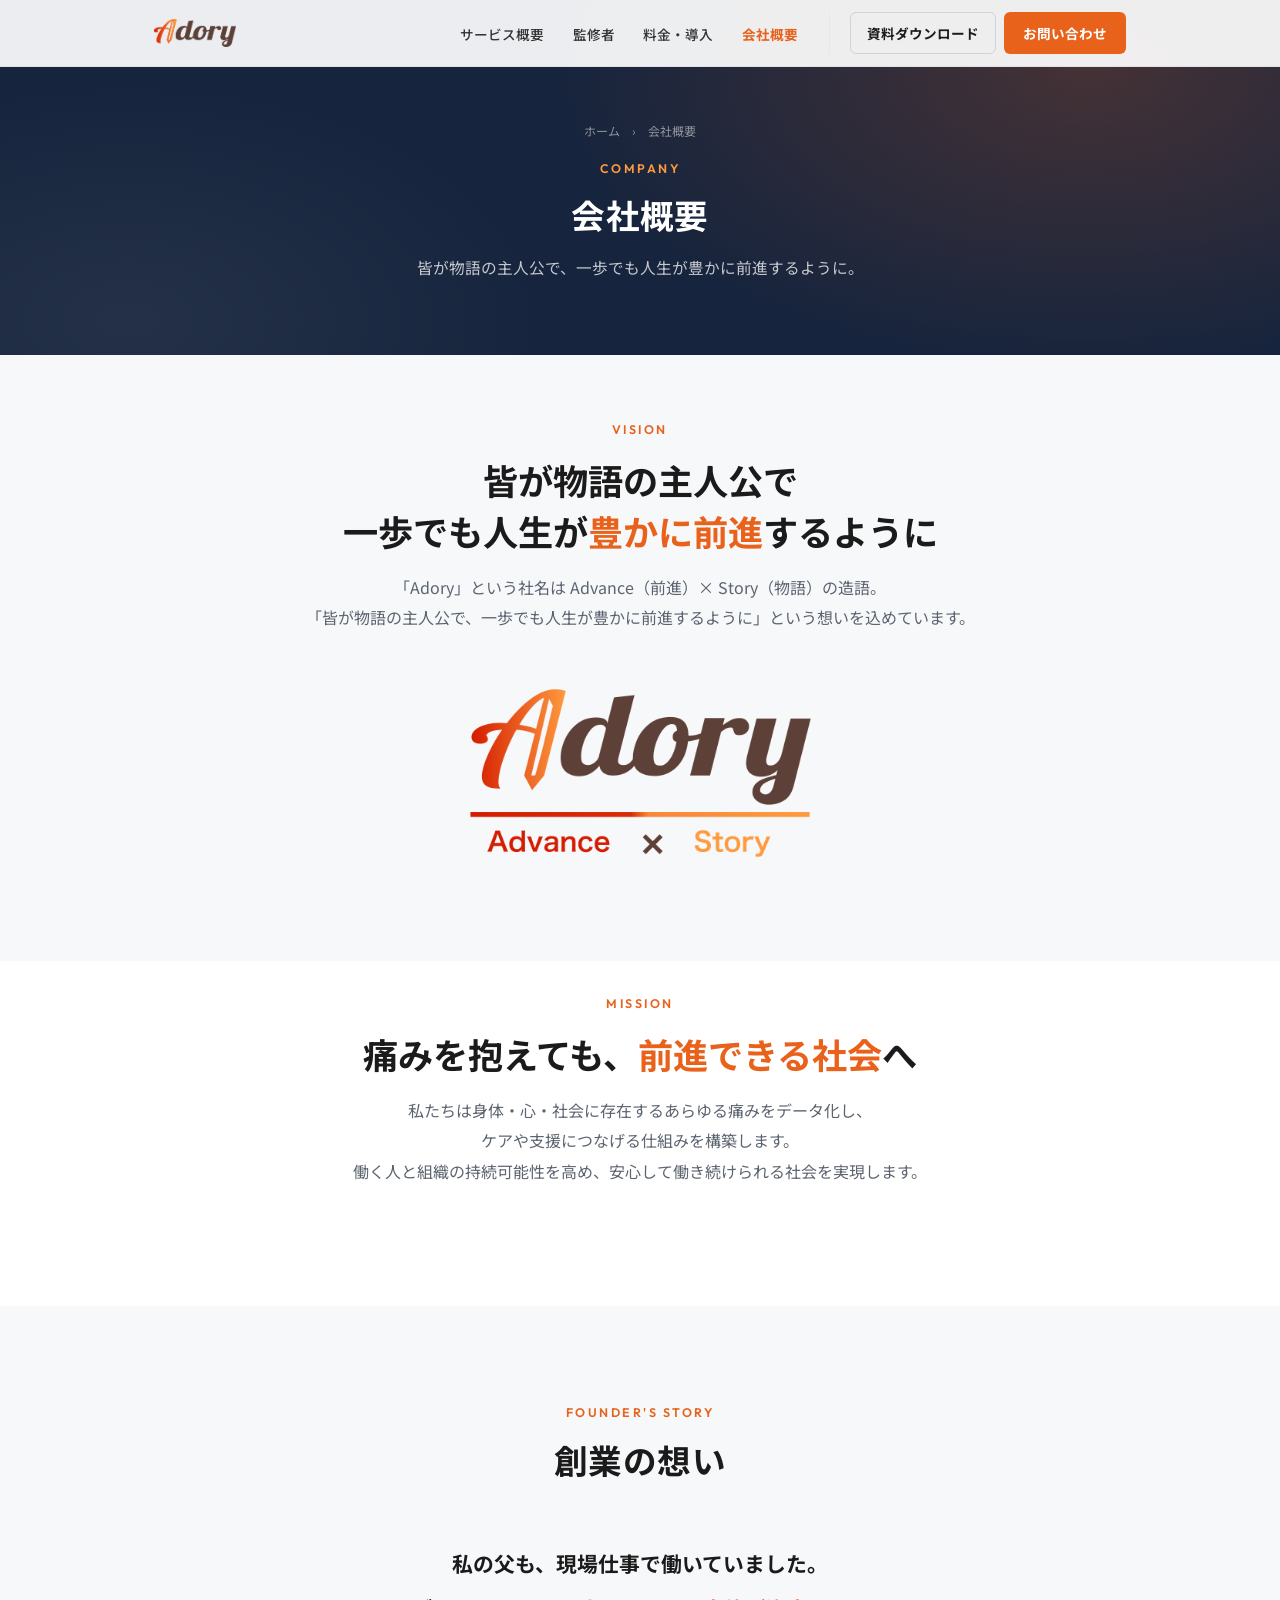
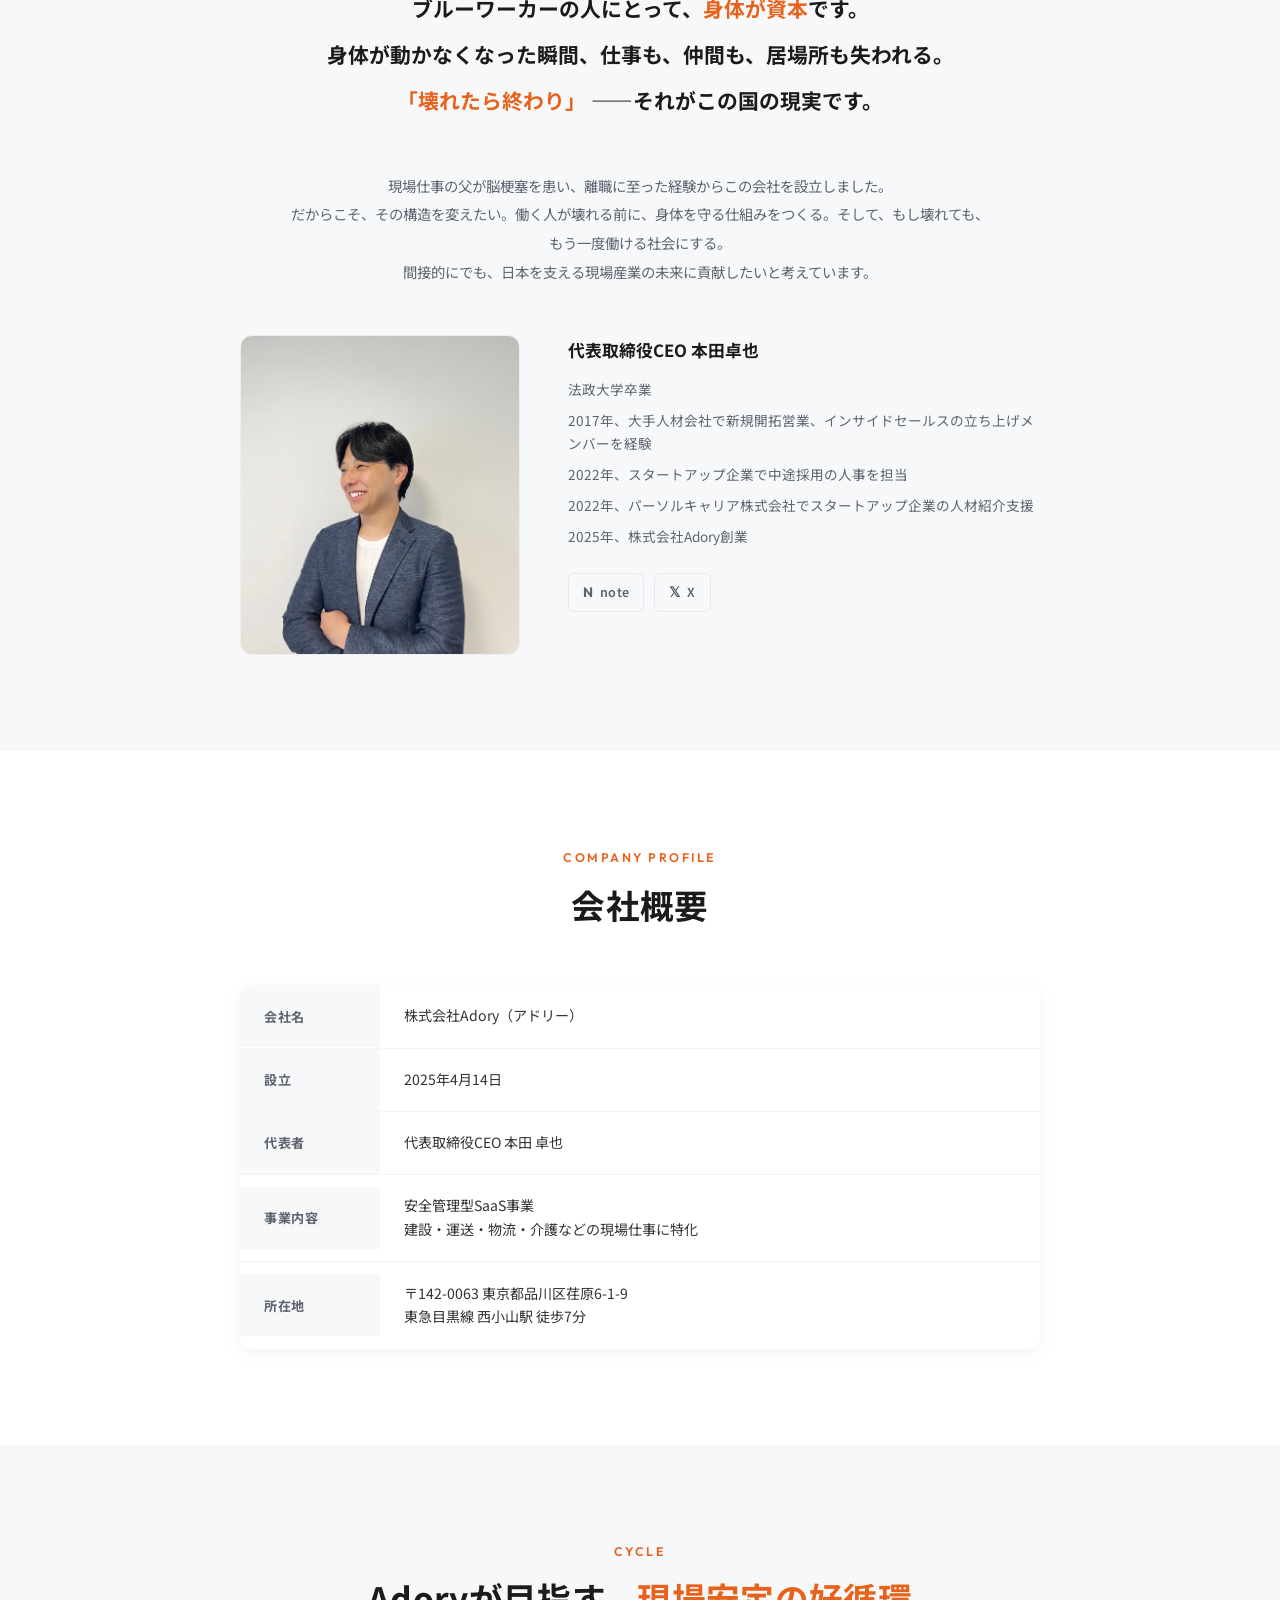
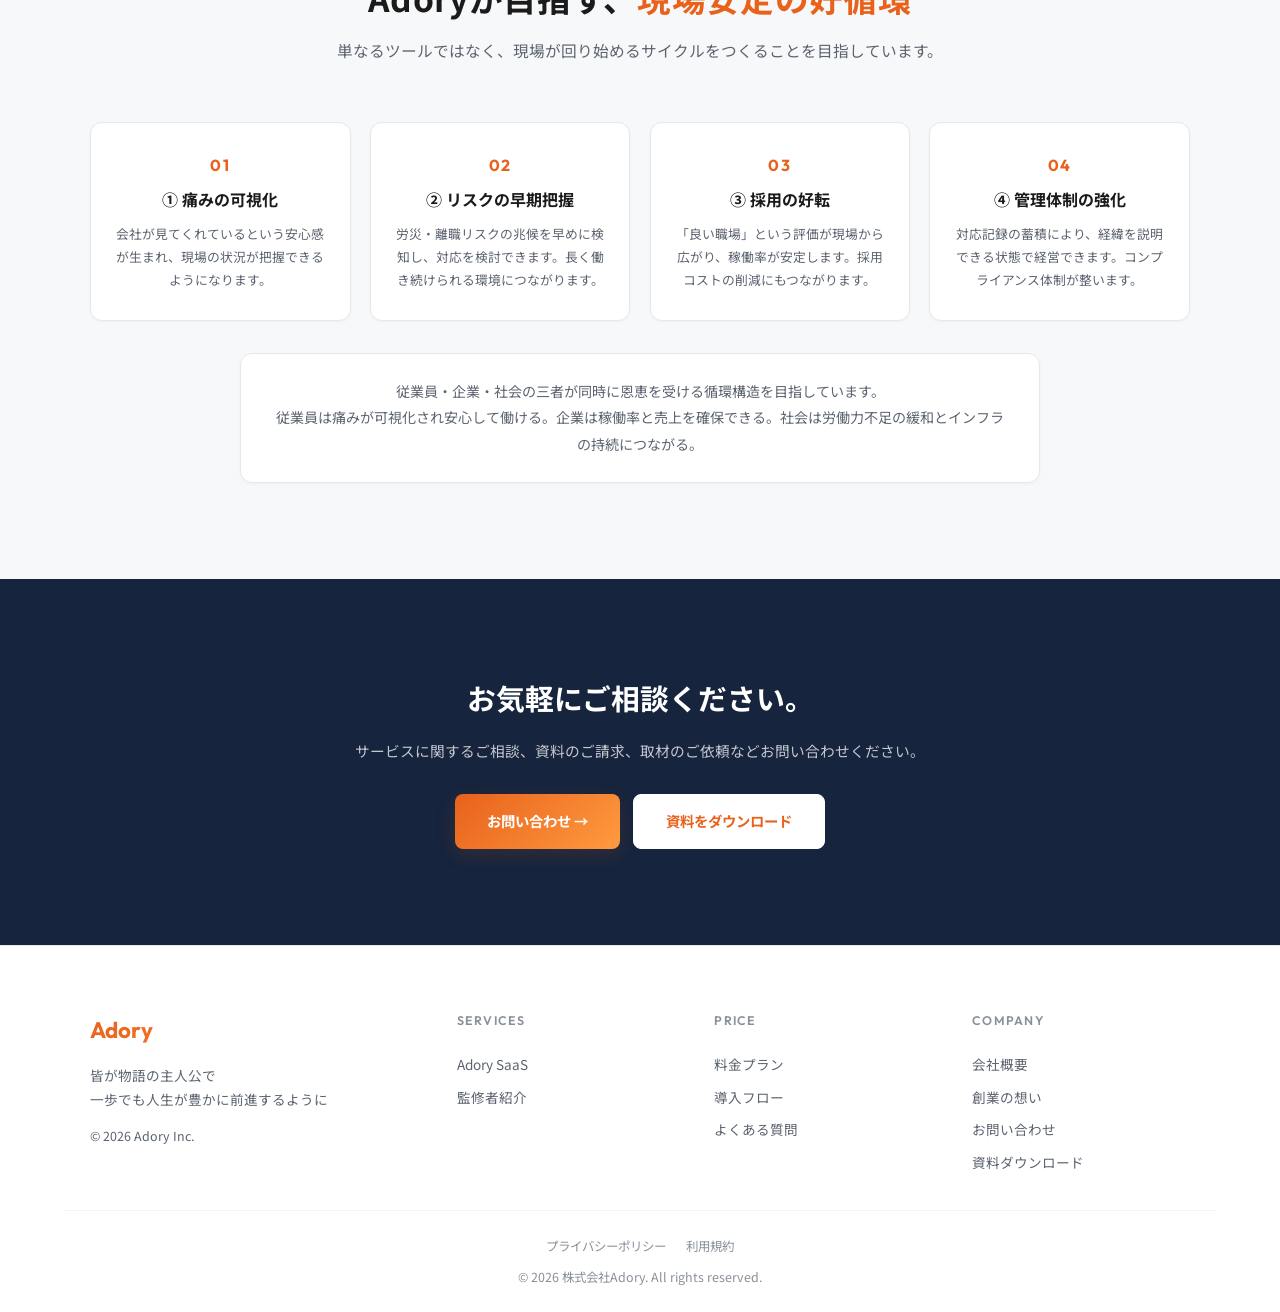
==== company.html @ 5d50c0e3 "Add files via upload" ====
<!DOCTYPE html>
<html lang="ja">
<head>
  <meta charset="UTF-8">
  <meta name="viewport" content="width=device-width, initial-scale=1.0">
  <title>会社概要・創業の想い | 株式会社Adory</title>
  <meta name="description" content="株式会社Adory（アドリー）の会社概要。社名はAdvance（前進）×Story（物語）の造語。「皆が物語の主人公で、一歩でも人生が豊かに前進するように」というビジョンのもと、安全管理型SaaS事業を運営。">
  <link rel="icon" href="favicon.ico">
  <link rel="preconnect" href="https://fonts.googleapis.com"><link rel="preconnect" href="https://fonts.gstatic.com" crossorigin><link href="https://fonts.googleapis.com/css2?family=Noto+Sans+JP:wght@300;400;500;700;900&family=Outfit:wght@300;400;600;700;800&display=swap" rel="stylesheet">
  <link rel="stylesheet" href="assets/style.css?v=1789131641">
</head>
<body class="page-company">
<button class="stb" id="stb" aria-label="Top">&#8593;</button>
<header id="hdr"><nav><a href="index.html" class="logo"><img src="images/logo.png" alt="Adory"></a><ul class="nav-menu" id="navMenu"><li><a href="service.html">サービス概要</a></li><li><a href="supervisor.html">監修者</a></li><li><a href="pricing.html">料金・導入</a></li><li><a href="company.html" class="active">会社概要</a></li><li class="nav-actions"><a href="contact.html?type=doc" class="nav-sub">資料ダウンロード</a><a href="contact.html" class="nav-cta">お問い合わせ</a></li></ul><div class="hamburger" id="hamburger"><span></span><span></span><span></span></div></nav></header>
<main>
<section class="page-hero"><div class="crumb"><a href="index.html">ホーム</a>　›　会社概要</div><div class="sl">Company</div><h1 class="st">会社概要</h1><p class="ss">皆が物語の主人公で、一歩でも人生が豊かに前進するように。</p></section>
<section class="vision" id="vision"><div class="ct">
  <div class="hero-label rv">Vision</div>
  <h2 class="hero-title rv">皆が物語の主人公で<br>一歩でも人生が<span class="accent">豊かに前進</span>するように</h2>
  <p class="hero-desc rv">「Adory」という社名は Advance（前進）× Story（物語）の造語。<br>「皆が物語の主人公で、一歩でも人生が豊かに前進するように」という想いを込めています。</p>
  <div class="hero-img-area rv"><img src="images/hero-vision.png" alt="Adory ビジョンイメージ"></div>
</div></section>
<section class="vision" style="padding-top:2rem" id="mission"><div class="ct">
  <div class="hero-label rv">Mission</div>
  <h2 class="hero-title rv">痛みを抱えても、<span class="accent">前進できる社会</span>へ</h2>
  <p class="hero-desc rv">私たちは身体・心・社会に存在するあらゆる痛みをデータ化し、<br>ケアや支援につなげる仕組みを構築します。<br>働く人と組織の持続可能性を高め、安心して働き続けられる社会を実現します。</p>
</div></section>
<section class="message-section" id="message"><div class="ct">
  <div class="sh rv"><div class="sl">Founder's Story</div><h2 class="st">創業の想い</h2></div>
  <div class="message-lead rv"><p>私の父も、現場仕事で働いていました。</p><p>ブルーワーカーの人にとって、<span class="o">身体が資本</span>です。</p><p>身体が動かなくなった瞬間、仕事も、仲間も、居場所も失われる。</p><p><span class="o">「壊れたら終わり」</span> ——それがこの国の現実です。</p></div>
  <div class="message-body rv"><p>現場仕事の父が脳梗塞を患い、離職に至った経験からこの会社を設立しました。</p><p>だからこそ、その構造を変えたい。働く人が壊れる前に、身体を守る仕組みをつくる。そして、もし壊れても、もう一度働ける社会にする。</p><p>間接的にでも、日本を支える現場産業の未来に貢献したいと考えています。</p></div>
  <div class="message-bottom rv">
    <div class="message-photo" style="background-image:url('images/ceo-profile.jpg')"></div>
    <div class="message-profile"><h4>代表取締役CEO 本田卓也</h4><p>法政大学卒業</p><p>2017年、大手人材会社で新規開拓営業、インサイドセールスの立ち上げメンバーを経験</p><p>2022年、スタートアップ企業で中途採用の人事を担当</p><p>2022年、パーソルキャリア株式会社でスタートアップ企業の人材紹介支援</p><p>2025年、株式会社Adory創業</p>
      <div class="social-links"><a href="https://note.com/taku898989" target="_blank" rel="noopener noreferrer" class="social-link"><span class="social-link-icon">N</span>note</a><a href="https://x.com/takuyanyan1216?s=21" target="_blank" rel="noopener noreferrer" class="social-link"><span class="social-link-icon">&#x1D54F;</span>X</a></div></div>
  </div>
</div></section>
<section class="company-section" id="about"><div class="ct">
  <div class="sh rv"><div class="sl">Company Profile</div><h2 class="st">会社概要</h2></div>
  <div class="company-table rv">
    <div class="company-row"><div class="company-label">会社名</div><div class="company-value">株式会社Adory（アドリー）</div></div>
    <div class="company-row"><div class="company-label">設立</div><div class="company-value">2025年4月14日</div></div>
    <div class="company-row"><div class="company-label">代表者</div><div class="company-value">代表取締役CEO 本田 卓也</div></div>
    <div class="company-row"><div class="company-label">事業内容</div><div class="company-value">安全管理型SaaS事業<br>建設・運送・物流・介護などの現場仕事に特化</div></div>
    <div class="company-row"><div class="company-label">所在地</div><div class="company-value">〒142-0063 東京都品川区荏原6-1-9<br>東急目黒線 西小山駅 徒歩7分</div></div>
  </div>
</div></section>
<section class="cycle" id="cycle"><div class="ct">
  <div class="sh rv"><div class="sl">Cycle</div><h2 class="st"><span class="ph">Adoryが目指す、</span><span class="ph"><em>現場安定の好循環</em></span></h2><p class="ss">単なるツールではなく、現場が回り始めるサイクルをつくることを目指しています。</p></div>
  <div class="cycle-grid">
    <div class="cycle-card rv d1"><div class="cn">01</div><h3>① 痛みの可視化</h3><p>会社が見てくれているという安心感が生まれ、現場の状況が把握できるようになります。</p></div>
    <div class="cycle-card rv d2"><div class="cn">02</div><h3>② リスクの早期把握</h3><p>労災・離職リスクの兆候を早めに検知し、対応を検討できます。長く働き続けられる環境につながります。</p></div>
    <div class="cycle-card rv d3"><div class="cn">03</div><h3>③ 採用の好転</h3><p>「良い職場」という評価が現場から広がり、稼働率が安定します。採用コストの削減にもつながります。</p></div>
    <div class="cycle-card rv d4"><div class="cn">04</div><h3>④ 管理体制の強化</h3><p>対応記録の蓄積により、経緯を説明できる状態で経営できます。コンプライアンス体制が整います。</p></div>
  </div>
  <div class="cycle-note rv">従業員・企業・社会の三者が同時に恩恵を受ける循環構造を目指しています。<br>従業員は痛みが可視化され安心して働ける。企業は稼働率と売上を確保できる。社会は労働力不足の緩和とインフラの持続につながる。</div>
</div></section>
<section class="cta"><div class="cta-w rv">
  <h2>お気軽にご相談ください。</h2><p>サービスに関するご相談、資料のご請求、取材のご依頼などお問い合わせください。</p>
  <div class="btn-row"><a href="contact.html" class="btn-p">お問い合わせ &#8594;</a><a href="contact.html?type=doc" class="btn-s">資料をダウンロード</a></div>
  
</div></section>
</main>
<footer>
  <div class="ft-in">
    <div class="ft-brand"><div class="ft-logo">Adory</div><p>皆が物語の主人公で<br>一歩でも人生が豊かに前進するように</p><p style="margin-top:.8rem;font-size:.78rem">&#169; 2026 Adory Inc.</p></div>
    <div class="ft-col"><h4>Services</h4><a href="service.html">Adory SaaS</a><a href="supervisor.html">監修者紹介</a></div>
    <div class="ft-col"><h4>Price</h4><a href="pricing.html">料金プラン</a><a href="pricing.html#flow">導入フロー</a><a href="pricing.html#faq">よくある質問</a></div>
    <div class="ft-col"><h4>Company</h4><a href="company.html#about">会社概要</a><a href="company.html#message">創業の想い</a><a href="contact.html">お問い合わせ</a><a href="contact.html?type=doc">資料ダウンロード</a></div>
  </div>
  <div class="ft-bot"><div class="ft-bot-l"><a href="privacy.html">プライバシーポリシー</a><a href="terms.html">利用規約</a></div><p>&#169; 2026 株式会社Adory. All rights reserved.</p></div>
</footer>
<script src="assets/site.js?v=1789131641"></script>
</body>
</html>
---- assets/style.css ----
/* Adory コーポレートサイト 共通スタイル（既存 service.html のデザインを踏襲） */
.ph{display:inline-block}.short{display:none}.dash{font-family:var(--font-en)}
:root{--navy:#16243D;--red:#E8621C;--red-dark:#C44E12;--orange:#FF9A3F;--gradient:linear-gradient(135deg,#E8621C,#FF9A3F);--gradient-soft:linear-gradient(135deg,#fff5f0,#ffe8d6);--dark:#1B1B1B;--text:#333;--text-light:#5C6470;--text-muted:#8A9099;--line:#E6E8EC;--bg:#fff;--bg-warm:#FBF9F7;--bg-section:#F7F8FA;--shadow-sm:0 1px 3px rgba(0,0,0,.04);--shadow-md:0 4px 18px rgba(0,0,0,.05);--shadow-lg:0 12px 40px rgba(0,0,0,.08);--shadow-glow:0 6px 20px rgba(232,98,28,.14);--radius:12px;--radius-sm:8px;--max-w:1100px;--font-jp:'Noto Sans JP',sans-serif;--font-en:'Outfit',sans-serif}
*,*::before,*::after{box-sizing:border-box;margin:0;padding:0}html{scroll-behavior:smooth;scroll-padding-top:80px}
body{font-family:var(--font-jp);color:var(--text);line-height:1.8;background:var(--bg);overflow-x:hidden}
img{max-width:100%;display:block}a{text-decoration:none;color:inherit}ul,ol{list-style:none}
.rv{opacity:0;transform:translateY(30px);transition:opacity .7s cubic-bezier(.16,1,.3,1),transform .7s cubic-bezier(.16,1,.3,1)}.rv.v{opacity:1;transform:none}
.d1{transition-delay:.1s}.d2{transition-delay:.2s}.d3{transition-delay:.3s}.d4{transition-delay:.4s}
@keyframes fadeIn{from{opacity:0;transform:translateY(20px)}to{opacity:1;transform:none}}
@keyframes fadeSlideIn{from{opacity:0;transform:translateY(25px)}to{opacity:1;transform:translateY(0)}}
@keyframes shimmer{0%,100%{left:-100%}50%{left:120%}}
@keyframes ringPulse1{0%,100%{transform:scale(1);opacity:.6}50%{transform:scale(1.08);opacity:1}}
@keyframes ringPulse2{0%,100%{transform:scale(1);opacity:.5}50%{transform:scale(1.1);opacity:.9}}
@keyframes ringPulse3{0%,100%{transform:scale(1);opacity:.4}50%{transform:scale(1.12);opacity:.8}}
@keyframes ringPulse4{0%,100%{transform:scale(1);opacity:.3}50%{transform:scale(1.15);opacity:.7}}

/* HEADER */
header{position:fixed;top:0;width:100%;z-index:1000;background:rgba(255,255,255,.92);backdrop-filter:blur(16px);-webkit-backdrop-filter:blur(16px);border-bottom:1px solid rgba(0,0,0,.05);transition:box-shadow .3s}
header.scrolled{box-shadow:0 2px 20px rgba(0,0,0,.06)}
nav{max-width:var(--max-w);margin:0 auto;padding:.75rem 5%;display:flex;align-items:center;justify-content:space-between;min-height:64px}
.logo{display:flex;align-items:center}.logo img{height:28px;width:auto;display:block}
.nav-menu{display:flex;gap:.1rem;align-items:center}.nav-menu a{font-size:.85rem;font-weight:500;color:var(--text);padding:.5rem .85rem;border-radius:6px;transition:background .2s,color .2s;white-space:nowrap}.nav-menu a:hover{background:var(--bg-section);color:var(--red)}
.nav-actions{display:flex;align-items:center;gap:.5rem;margin-left:1rem;padding-left:1.2rem;border-left:1px solid var(--line)}
.nav-menu a.active{color:var(--red);font-weight:700}
.nav-cta{background:var(--red)!important;color:#fff!important;padding:.55rem 1.2rem!important;font-weight:700!important;border-radius:6px!important}.nav-cta:hover{background:var(--red-dark)!important}
.nav-sub{color:var(--dark)!important;font-weight:700!important;border:1px solid #cfd3d9;border-radius:6px!important;padding:.5rem 1rem!important}
.hamburger{display:none;flex-direction:column;gap:5px;cursor:pointer;padding:4px;z-index:1002}.hamburger span{width:22px;height:2px;background:var(--dark);border-radius:2px;transition:transform .3s,opacity .3s}
.hamburger.open span:nth-child(1){transform:rotate(45deg) translate(5px,5px)}.hamburger.open span:nth-child(2){opacity:0}.hamburger.open span:nth-child(3){transform:rotate(-45deg) translate(5px,-5px)}

/* GLOBALS */
section{padding:6rem 5%}.ct{max-width:var(--max-w);margin:0 auto}
.sl{font-family:var(--font-en);font-size:.78rem;font-weight:600;letter-spacing:.2em;text-transform:uppercase;color:var(--red);margin-bottom:.7rem}
.st{font-size:clamp(1.5rem,3.2vw,2.1rem);font-weight:700;line-height:1.45;color:var(--dark);margin-bottom:.8rem;letter-spacing:.01em}
.st em{font-style:normal;color:var(--red)}
.ss{font-size:.98rem;color:var(--text-light);max-width:640px;line-height:1.9;font-weight:400}
.sh{text-align:center;margin-bottom:3.5rem}.sh .ss{margin:0 auto}
.btn-p{display:inline-flex;align-items:center;gap:.4rem;background:var(--gradient);color:#fff;padding:.85rem 2rem;border-radius:8px;font-weight:700;font-size:.9rem;box-shadow:var(--shadow-glow);transition:transform .25s,box-shadow .25s,opacity .25s;border:none;cursor:pointer;font-family:var(--font-jp)}
.btn-p:hover{transform:translateY(-1px);opacity:.92}
.btn-s{display:inline-flex;align-items:center;gap:.4rem;background:#fff;color:var(--dark);padding:.85rem 2rem;border-radius:8px;font-weight:700;font-size:.9rem;border:1px solid #cfd3d9;transition:all .25s}.btn-s:hover{border-color:var(--dark);transform:translateY(-1px)}
.btn-row{display:flex;gap:.8rem;flex-wrap:wrap;justify-content:center}
.note-sm{font-size:.72rem;color:var(--text-muted);line-height:1.7}

/* PAGE HERO (下層ページ共通) */
.page-hero{padding:7.5rem 5% 4.5rem;text-align:center;background:var(--navy);color:#fff;position:relative;overflow:hidden}
.page-hero::before{content:'';position:absolute;inset:0;background:radial-gradient(900px 500px at 85% 20%,rgba(232,98,28,.22),transparent 60%),radial-gradient(700px 400px at 10% 90%,rgba(255,255,255,.06),transparent 60%);pointer-events:none}
.page-hero .st{color:#fff}.page-hero .ss{color:rgba(255,255,255,.75)}.page-hero .sl{color:var(--orange)}.page-hero .crumb{color:rgba(255,255,255,.5)}.page-hero .crumb a:hover{color:#fff}
.page-hero .sl,.page-hero .st,.page-hero .ss,.page-hero .crumb{position:relative;z-index:1}
.page-hero .sl{animation:fadeSlideIn .8s .1s both}.page-hero .st{animation:fadeSlideIn .8s .3s both}.page-hero .ss{animation:fadeSlideIn .8s .5s both;margin:0 auto}
.crumb{font-size:.75rem;color:var(--text-muted);margin-bottom:1rem}.crumb a:hover{color:var(--red)}

/* HERO (トップ) */
.hero{min-height:auto;display:flex;align-items:center;background:var(--navy);color:#fff;padding-top:64px;padding-bottom:0;position:relative;overflow:hidden}
.hero::before{content:'';position:absolute;inset:0;background:radial-gradient(900px 500px at 85% 20%,rgba(232,98,28,.22),transparent 60%),radial-gradient(700px 400px at 10% 90%,rgba(255,255,255,.06),transparent 60%);pointer-events:none}
.hero-in{position:relative;z-index:2;max-width:1180px;width:100%;margin:0 auto;padding:4.5rem 5% 4rem;display:flex;align-items:flex-start;gap:2rem}
.hero-text{flex:0 0 48%;min-width:0}
.hero-sub2{font-size:clamp(1.15rem,1.7vw,1.5rem);white-space:nowrap;font-weight:700;margin:0 0 1.6rem;animation:fadeIn .6s .1s both;letter-spacing:.02em;line-height:1.2;text-align:center;display:flex;align-items:baseline;justify-content:center;gap:.7rem}
.hero-sub2 .lbl{background:linear-gradient(90deg,#FFB067,#FF7A2F);-webkit-background-clip:text;-webkit-text-fill-color:transparent;background-clip:text}
.hero-sub2 b{color:#fff;font-weight:700;font-family:'Helvetica Neue',Helvetica,Arial,sans-serif;font-size:2.2em;letter-spacing:-.01em;line-height:1}
.ul{text-decoration:none;border-bottom:3px solid var(--orange);padding-bottom:.05em}
.hero-sub1{font-size:clamp(1.45rem,2.35vw,1.9rem);font-weight:700;color:#fff;margin-bottom:1rem;animation:fadeIn .6s .2s both;line-height:1.55;letter-spacing:.01em}
.hero-sub1 .line{display:block;white-space:nowrap}
.hero-industry{font-size:1rem;color:#fff;font-weight:700;margin-bottom:1.6rem;animation:fadeIn .6s .35s both}
.hero-actions{display:flex;flex-wrap:nowrap;gap:.8rem;animation:fadeIn .6s .5s both}
.hero-actions a{white-space:nowrap;padding:.95rem 1.6rem}
.hero .btn-s{background:#fff;color:var(--red);border-color:#fff}.hero .btn-s:hover{background:#f3f4f6}
.hero-strip{display:flex;flex-wrap:wrap;gap:0;margin-top:1.4rem;animation:fadeIn .6s .6s both}
.hero-strip span{font-size:.78rem;font-weight:700;color:#fff;padding:.2rem .9rem;border-left:1px solid rgba(255,255,255,.3);white-space:nowrap}.hero-strip span:first-child{border-left:none;padding-left:0}
.hero-tagline{font-size:.9rem;color:rgba(255,255,255,.8);margin-top:1.6rem;animation:fadeIn .6s .55s both;line-height:1.9;width:165%;max-width:none;position:relative;z-index:3}
.hero-note{font-size:.72rem;color:rgba(255,255,255,.55);margin-top:.5rem;animation:fadeIn .6s .65s both}
.hero-visual{flex:1;min-width:0;animation:fadeIn .8s .3s both;margin-right:-13%;display:flex;align-items:flex-start;justify-content:flex-end;margin-top:1.6rem;padding-left:3rem}
.hero-mock{width:100%;max-width:700px;height:auto;display:block;filter:drop-shadow(0 30px 50px rgba(0,0,0,.35))}

/* 週次サーベイから対応順位まで（5ステップ帯） */
.steps5{background:var(--bg);padding:2.5rem 5%}
.steps5-grid{display:grid;grid-template-columns:repeat(5,1fr);gap:.8rem}
.steps5-item{background:#fff;border-radius:var(--radius);padding:1.2rem 1rem;box-shadow:var(--shadow-sm);border:1px solid var(--line);position:relative;overflow:hidden}
.steps5-item::before{content:'';position:absolute;top:0;left:0;right:0;height:3px;background:var(--gradient)}
.steps5-num{font-family:var(--font-en);font-size:1.4rem;font-weight:700;background:var(--gradient);-webkit-background-clip:text;-webkit-text-fill-color:transparent;background-clip:text;line-height:1;margin-bottom:.4rem}
.steps5-item h4{font-size:.88rem;font-weight:700;color:var(--dark);margin-bottom:.3rem;line-height:1.5}
.steps5-item p{font-size:.72rem;color:var(--text-muted);line-height:1.6}

/* PROBLEM */
.prob{background:var(--bg)}
.prob-grid{display:grid;grid-template-columns:repeat(3,1fr);gap:1.5rem}
.prob-card{background:#fff;border-radius:16px;border:1px solid var(--line);box-shadow:var(--shadow-sm);overflow:hidden;transition:transform .4s cubic-bezier(.16,1,.3,1),box-shadow .4s}.prob-card:hover{transform:translateY(-6px);box-shadow:var(--shadow-lg)}
.prob-fig{height:200px;display:flex;align-items:flex-end;justify-content:center;background:linear-gradient(180deg,#F7F8FA,#EEF1F5);padding-top:1.2rem;position:relative;overflow:hidden}
.prob-fig::before{content:'';position:absolute;left:50%;bottom:-70px;width:230px;height:230px;border-radius:50%;background:rgba(232,98,28,.10);transform:translateX(-50%)}
.prob-fig img{position:relative;max-height:185px;width:auto;display:block}
.prob-role{display:inline-block;margin:1.3rem 1.6rem .4rem;font-size:.78rem;font-weight:700;color:var(--red);letter-spacing:.08em;padding:.25rem .7rem;border:1px solid rgba(232,98,28,.35);border-radius:4px}
.prob-list{padding:0 1.6rem 1.6rem}
.prob-list li{font-size:.9rem;color:var(--dark);line-height:1.7;padding:.7rem 0 .7rem 1.4rem;position:relative;border-top:1px dashed var(--line)}
.prob-list li:first-child{border-top:none}
.prob-list li::before{content:'';position:absolute;left:0;top:1.3rem;width:7px;height:7px;border-radius:50%;background:var(--red)}
.prob-bottom{text-align:center;margin-top:2.8rem;font-size:1.1rem;font-weight:700;color:var(--dark)}.prob-bottom span{color:var(--red)}
.hl{color:var(--dark);font-weight:700}
.survey-fig{height:100%;min-height:380px;display:flex;align-items:flex-end;justify-content:center;background:linear-gradient(180deg,#F7F8FA,#EEF1F5);border-radius:16px;padding:2rem 1.5rem 0;overflow:hidden;position:relative}
.survey-fig::before{content:'';position:absolute;left:50%;bottom:-120px;width:360px;height:360px;border-radius:50%;background:rgba(232,98,28,.10);transform:translateX(-50%)}
.survey-fig img{position:relative;max-height:420px;max-width:100%;width:auto;display:block}

/* INDICATOR (Root cause) */
.indicator{background:var(--bg-section)}
.ind-cards{display:grid;grid-template-columns:1fr 1fr;gap:1.5rem}
.ind-card{background:#fff;border-radius:var(--radius);padding:2rem;box-shadow:var(--shadow-sm);border:1px solid var(--line);text-align:center}
.ind-card.highlight{border:2px solid var(--red)}
.ind-badge{display:inline-block;font-size:.82rem;font-weight:700;color:var(--text-light);background:var(--bg-section);padding:.4rem 1.1rem;border-radius:6px;margin-bottom:1.2rem}
.ind-card.highlight .ind-badge{color:#fff;background:var(--red)}
.ind-card .rows{text-align:left}
.ind-card .row{display:flex;align-items:center;gap:.6rem;padding:.6rem .8rem;background:var(--bg-section);border-radius:8px;margin-bottom:.5rem;font-size:.85rem;color:var(--text-light)}
.ind-card.highlight .row{background:rgba(232,98,28,.03);color:var(--text)}
.ind-card .icon{font-weight:700;font-size:1rem;flex-shrink:0;color:var(--text-muted)}.ind-card.highlight .icon{color:var(--red)}
.ring-wrap{display:flex;align-items:flex-start;justify-content:center;gap:0;flex-wrap:nowrap;overflow-x:auto;-webkit-overflow-scrolling:touch;padding:1rem 0}
.ring-box{position:relative;border:1px dashed #d0d4da;border-radius:var(--radius);padding:2rem 1rem 1rem;display:flex;align-items:flex-start;gap:0}
.ring-box-label{position:absolute;top:-12px;left:50%;transform:translateX(-50%);background:var(--bg-section);padding:0 .8rem;font-size:.75rem;font-weight:700;color:var(--red);white-space:nowrap}
.ring-node{text-align:center;min-width:130px}
.ring-node .t{font-size:.82rem;font-weight:700;color:var(--dark);height:1.5em;display:flex;align-items:center;justify-content:center}
.ring-node .c{height:100px;display:flex;align-items:center;justify-content:center}
.ring-node .d{font-size:.72rem;color:var(--text-muted);margin-top:.5rem;line-height:1.4;height:2.5em;display:flex;align-items:flex-start;justify-content:center}
.ring-line{flex-shrink:0;width:40px;height:1px;background:#cfd3d9;margin-top:calc(1.5em + 50px)}

/* SOLUTION / CONCEPT */
.solution{background:var(--bg)}
.sol-grid{display:grid;grid-template-columns:repeat(3,1fr);gap:1.5rem}
.sol-card{background:#fff;border-radius:var(--radius);padding:2rem;box-shadow:var(--shadow-sm);text-align:center;transition:transform .4s cubic-bezier(.16,1,.3,1),box-shadow .4s;border:1px solid var(--line)}.sol-card:hover{transform:translateY(-5px);box-shadow:var(--shadow-md)}
.sol-num{font-family:var(--font-en);font-size:1.1rem;font-weight:700;color:var(--red);letter-spacing:.1em;margin-bottom:.5rem}
.sol-card h3{font-size:1.1rem;font-weight:700;color:var(--dark);margin-bottom:.2rem}
.sol-card .sub{font-size:.78rem;color:var(--text-muted);margin-bottom:1rem}
.sol-card .illust{width:200px;height:200px;margin:0 auto 1rem}.sol-card .illust img{max-width:100%;max-height:100%}
.sol-card p{font-size:.82rem;color:var(--text-light);text-align:left;line-height:1.85}
.concept{background:var(--bg-section)}
.concept-card{background:#fff;border-radius:var(--radius);padding:2rem;box-shadow:var(--shadow-sm);border:1px solid var(--line);text-align:center;position:relative;overflow:hidden}
.concept-card::before{content:'';position:absolute;top:0;left:0;right:0;height:4px;background:var(--gradient)}
.concept-card .cn{font-family:var(--font-en);font-size:1.6rem;font-weight:700;background:var(--gradient);-webkit-background-clip:text;-webkit-text-fill-color:transparent;background-clip:text;margin-bottom:.3rem}
.concept-card h3{font-size:1.1rem;font-weight:700;color:var(--dark);margin-bottom:.5rem}
.concept-card p{font-size:.85rem;color:var(--text-light);line-height:1.8}
.concept-note{text-align:center;font-size:.8rem;color:var(--text-muted);margin-top:1.5rem}

/* CONCEPT ベン図 */
.venn-wrap{display:grid;grid-template-columns:1fr 1fr;gap:3rem;align-items:center;max-width:980px;margin:0 auto}
.venn{position:relative;width:360px;height:340px;margin:0 auto}
.venn-c{position:absolute;width:220px;height:220px;border-radius:50%;display:flex;align-items:center;justify-content:center;text-align:center;font-weight:700;font-size:.95rem;line-height:1.5;color:#fff;mix-blend-mode:multiply;opacity:.92;box-shadow:0 12px 40px rgba(0,0,0,.08);animation:vennFloat 6s ease-in-out infinite}
.venn-c span{position:relative;z-index:2;text-shadow:0 1px 6px rgba(0,0,0,.15)}
.venn-c.body{top:0;left:70px;background:radial-gradient(circle at 35% 30%,#FF9F5C,#E8621C);animation-delay:0s}
.venn-c.body span{transform:translateY(-38px)}
.venn-c.mind{top:118px;left:0;background:radial-gradient(circle at 35% 30%,#7DB5E8,#3D7FC4);animation-delay:-2s}
.venn-c.mind span{transform:translate(-38px,28px)}
.venn-c.social{top:118px;left:140px;background:radial-gradient(circle at 35% 30%,#7CCFA6,#2E9E6B);animation-delay:-4s}
.venn-c.social span{transform:translate(38px,28px)}
.venn-core{position:absolute;left:50%;top:56%;transform:translate(-50%,-50%);font-family:var(--font-en);font-weight:700;font-size:.95rem;color:#fff;letter-spacing:.06em;z-index:3;text-shadow:0 1px 8px rgba(0,0,0,.25)}
@keyframes vennFloat{0%,100%{transform:translateY(0)}50%{transform:translateY(-6px)}}
.venn-legend{display:flex;flex-direction:column;gap:1rem}
.venn-item{display:flex;gap:1rem;align-items:flex-start;background:#fff;border-radius:var(--radius);padding:1.1rem 1.3rem;box-shadow:var(--shadow-sm);border:1px solid var(--line);transition:transform .3s}.venn-item:hover{transform:translateX(4px)}
.venn-item .dot{width:16px;height:16px;border-radius:50%;flex-shrink:0;margin-top:.35rem;box-shadow:0 0 0 4px rgba(0,0,0,.04)}
.venn-item.body .dot{background:#E8621C}.venn-item.mind .dot{background:#3D7FC4}.venn-item.social .dot{background:#2E9E6B}
.venn-item h3{font-size:1rem;font-weight:700;color:var(--dark);margin-bottom:.15rem}.venn-item p{font-size:.82rem;color:var(--text-light);line-height:1.7}
.venn-note{font-size:.85rem;color:var(--text);line-height:1.8;padding:.4rem .2rem 0}.venn-note span{font-size:.72rem;color:var(--text-muted)}

/* DIFFERENTIATION */
.diff{background:var(--bg-section);padding:5rem 5%;position:relative;overflow:hidden}
.diff-grid{display:grid;grid-template-columns:repeat(3,1fr);gap:1.5rem;margin-top:2rem}
.diff-card{background:#fff;border:1px solid var(--line);border-radius:var(--radius);padding:2rem;box-shadow:0 4px 20px rgba(0,0,0,.06);transition:transform .4s cubic-bezier(.16,1,.3,1),box-shadow .4s;text-align:center}.diff-card:hover{transform:translateY(-4px);box-shadow:var(--shadow-md)}
.diff-card .dc-icon{width:180px;height:180px;margin:0 auto 1rem}.diff-card .dc-icon img{width:100%;height:100%;object-fit:contain}
.diff-card h3{font-size:1.1rem;font-weight:700;color:var(--dark);margin-bottom:.8rem}
.diff-pills{display:flex;flex-direction:column;gap:.4rem;align-items:center;margin-top:1rem}
.diff-pills span{font-size:.75rem;font-weight:700;color:var(--dark);background:var(--bg-section);border:1px solid rgba(0,0,0,.06);padding:.4rem 1.2rem;border-radius:999px;width:100%;max-width:300px;text-align:center;display:inline-block}
.cmp-wrap{margin-top:.5rem;overflow-x:auto;-webkit-overflow-scrolling:touch;padding:8px 4px 16px}
.cmp{width:100%;border-collapse:separate;border-spacing:0;font-size:.88rem;min-width:760px}
.cmp th,.cmp td{padding:1.15rem 1.2rem;text-align:center;vertical-align:middle;line-height:1.6;border-bottom:1px solid rgba(0,0,0,.06);color:var(--text-light)}
.cmp thead th{font-size:.8rem;font-weight:700;color:var(--text-muted);padding-top:1.2rem;letter-spacing:.02em}
.cmp th:first-child,.cmp td:first-child{text-align:left;font-weight:700;color:var(--dark);width:120px;white-space:nowrap;font-size:.85rem}
.cmp th.adory,.cmp td.adory{background:#fff;border-left:1px solid rgba(232,98,28,.14);border-right:1px solid rgba(232,98,28,.14);width:27%;color:var(--dark);box-shadow:10px 0 26px -14px rgba(232,98,28,.18),-10px 0 26px -14px rgba(232,98,28,.18)}
.cmp th.adory{border-top:1px solid rgba(232,98,28,.14);border-radius:18px 18px 0 0;position:relative;padding-top:1.7rem;overflow:hidden}
.cmp th.adory::before{content:'';position:absolute;top:0;left:0;right:0;height:4px;background:var(--red)}
.cmp tbody tr:last-child td{border-bottom:none}
.cmp tbody tr:last-child td.adory{border-bottom:1px solid rgba(232,98,28,.14);border-radius:0 0 18px 18px}
.cmp td.adory b{display:block;color:var(--red);font-weight:700;font-size:.95rem}
.cmp td.adory small{display:block;font-size:.74rem;color:var(--text-muted);margin-top:.15rem;font-weight:500}
.cmp-logo{font-family:var(--font-en);font-weight:700;font-size:1.2rem;color:var(--red);letter-spacing:.02em}
.cmp-note{font-size:.82rem;color:var(--text-light);margin-top:1.2rem;text-align:center;line-height:1.8}

/* ACTION FRAMEWORK */
.action{background:var(--bg)}
.act-flow{display:flex;align-items:center;justify-content:center;gap:.8rem;margin-bottom:2.5rem;flex-wrap:wrap}
.act-pill{font-size:1.1rem;font-weight:700;color:#fff;background:var(--gradient);padding:.6rem 2rem;border-radius:10px;box-shadow:var(--shadow-glow)}
.act-arrow{color:var(--orange);font-size:1.3rem;font-weight:700;animation:arrowPulse 1.5s ease-in-out infinite}
@keyframes arrowPulse{0%,100%{transform:translateX(0);opacity:.6}50%{transform:translateX(5px);opacity:1}}
.act-grid{display:grid;grid-template-columns:repeat(5,1fr);gap:1rem}
.act-card{background:#fff;border-radius:var(--radius);padding:1.5rem 1.2rem;box-shadow:var(--shadow-sm);border:1px solid var(--line);transition:transform .3s;text-align:left}.act-card:hover{transform:translateY(-4px);box-shadow:var(--shadow-md)}
.act-badge{display:inline-flex;align-items:center;gap:.4rem;font-size:.82rem;font-weight:700;color:#fff;padding:.3rem .8rem;border-radius:8px;margin-bottom:.7rem}
.act-badge.red{background:#DC2626}.act-badge.amber{background:#F59E0B}.act-badge.green{background:#22c55e}.act-badge.blue{background:#3b82f6}.act-badge.dark{background:var(--dark)}
.act-card h4{font-size:.88rem;font-weight:700;color:var(--dark);margin-bottom:.5rem}
.act-card .act-item{font-size:.72rem;color:var(--text-light);line-height:1.7;margin-bottom:.15rem;text-align:left;padding-left:.8rem;position:relative}
.act-card .act-item::before{content:'';position:absolute;left:0;top:.45rem;width:5px;height:5px;border-radius:50%;background:var(--orange)}

/* FEATURES */
.feat{background:var(--bg)}
.step-tag{font-family:var(--font-en);font-size:.72rem;font-weight:700;color:#fff;background:var(--red);padding:.25rem .8rem;border-radius:4px;display:inline-block;margin-bottom:.6rem;letter-spacing:.08em}
.step-h3{font-size:1.4rem;font-weight:700;color:var(--dark);margin-bottom:.4rem}
.step-p{font-size:.95rem;color:var(--text-light);font-weight:400;margin-bottom:2rem}
.step-block{margin-bottom:4rem}
.feat-cards{display:grid;grid-template-columns:1fr 1fr;gap:1.2rem;margin-top:1.5rem}
.feat-card{background:#fff;border-radius:var(--radius);padding:0;box-shadow:var(--shadow-sm);border:1px solid var(--line);transition:transform .35s cubic-bezier(.16,1,.3,1),box-shadow .35s;overflow:hidden;display:flex;align-items:stretch}
.feat-card:hover{transform:translateY(-4px);box-shadow:var(--shadow-md)}
.feat-card .fc-accent{width:3px;flex-shrink:0;background:var(--red)}
.feat-card.important .fc-accent{background:var(--red)}
.feat-card .fc-body{padding:1.3rem 1.5rem;flex:1;display:flex;flex-direction:column;min-height:120px}
.feat-card h4{font-size:.95rem;font-weight:700;color:var(--dark);margin-bottom:.5rem;display:flex;align-items:center;gap:.5rem}
.feat-card.important h4::after{content:'重要';font-size:.6rem;font-weight:700;color:#fff;background:var(--red);padding:.15rem .45rem;border-radius:999px;flex-shrink:0;line-height:1}
.feat-card p{font-size:.8rem;color:var(--text-light);line-height:1.7;margin-top:auto}
.step01-grid{display:grid;grid-template-columns:1fr 1fr;gap:2rem;align-items:start}
.img-frame{background:var(--bg);border-radius:var(--radius);padding:.5rem;display:flex;align-items:center;justify-content:center;border:1px solid var(--line)}
.img-frame img{max-width:100%;border-radius:var(--radius-sm)}
.survey-grid{display:grid;grid-template-columns:1fr 1fr;gap:.8rem}
.survey-item{background:#fff;border-radius:var(--radius);padding:1.2rem 1.5rem;position:relative;overflow:hidden;box-shadow:var(--shadow-sm);border:1px solid var(--line);transition:transform .3s,box-shadow .3s;text-align:center}.survey-item:hover{transform:translateY(-3px);box-shadow:var(--shadow-md),0 2px 6px rgba(0,0,0,.05)}
.survey-item h4{font-size:1.05rem;font-weight:700;color:var(--dark);margin-bottom:.3rem;display:block}
.survey-item::after{display:none}
.survey-item p{font-size:.75rem;color:var(--text-muted);line-height:1.5}
.survey-item .q{font-size:.72rem;color:var(--text-light);margin-top:.5rem;line-height:1.6;border-top:1px dashed rgba(0,0,0,.08);padding-top:.5rem}
.survey-item .qn{font-family:var(--font-en);font-size:.7rem;font-weight:700;color:var(--red);display:inline-block;margin-bottom:.3rem;letter-spacing:.1em}
.survey-caption{font-size:.8rem;color:var(--text-muted);margin-top:1rem;text-align:center}
.shots{display:grid;grid-template-columns:1fr 1fr;gap:1.5rem;margin-top:1.5rem}
.shot{background:#fff;border-radius:var(--radius);box-shadow:var(--shadow-md);overflow:hidden;border:1px solid var(--line)}
.shot img{width:100%}
.shot .cap{font-size:.78rem;color:var(--text-light);padding:.8rem 1.2rem;border-top:1px solid rgba(0,0,0,.05);line-height:1.6}
.shot.wide{grid-column:1/-1}
.legal-title{background:#fff;border-radius:var(--radius);padding:1.2rem 2rem;box-shadow:var(--shadow-sm);border:1px solid var(--line);text-align:center;margin-bottom:1.5rem}
.legal-title .t{font-size:1.05rem;font-weight:700;color:var(--dark)}.legal-title .s{font-size:.78rem;color:var(--text-muted)}
.legal-grid{display:grid;grid-template-columns:repeat(3,1fr);gap:1.2rem;margin-bottom:1.5rem}
.lg-card{background:#fff;border-radius:var(--radius);padding:1.8rem;box-shadow:var(--shadow-sm);border:1px solid var(--line)}
.lg-card.g{border-color:var(--line)}.lg-card.r{border:2px solid var(--red)}
.lg-badge{display:inline-block;font-size:.78rem;font-weight:700;color:var(--text-light);background:var(--bg-section);padding:.3rem 1rem;border-radius:6px;margin-bottom:1rem}
.lg-card.g .lg-badge{color:var(--text-light)}.lg-card.r .lg-badge{color:#fff;background:var(--red)}
.lg-list{font-size:.78rem;color:var(--text-light);line-height:2;text-align:left}
.lg-list div{display:flex;align-items:flex-start;gap:.5rem;margin-bottom:.3rem}
.lg-list span{width:5px;height:5px;border-radius:50%;background:var(--text-muted);flex-shrink:0;margin-top:.5rem}
.lg-card.g .lg-list span{background:var(--text-muted)}.lg-card.r .lg-list span{background:var(--red)}
.lg-status{margin-top:1.2rem;font-size:.85rem;color:var(--text-light);font-weight:700;background:var(--bg-section);padding:.5rem 1rem;border-radius:6px;text-align:center}
.lg-card.g .lg-status{color:var(--text-light)}.lg-card.r .lg-status{color:#fff;background:var(--red)}
.lg-arrow{text-align:center;margin-bottom:1.5rem}.lg-arrow div{display:inline-flex;align-items:center;justify-content:center;width:36px;height:36px;border-radius:50%;background:var(--dark);color:#fff;font-size:1.1rem}
.lg-result{background:var(--navy);border-radius:var(--radius);padding:2.5rem;text-align:center;color:#fff}
.lg-result .t{font-size:1.5rem;font-weight:700;margin-bottom:.6rem}.lg-result .s{font-size:1rem;font-weight:400;opacity:.85;line-height:1.7}

.mini-steps{display:flex;flex-direction:column;gap:.8rem}
.mini-step{display:flex;gap:1rem;align-items:flex-start;background:#fff;border-radius:var(--radius);padding:1rem 1.2rem;box-shadow:var(--shadow-sm);border:1px solid var(--line)}
.mini-step .ms-n{font-family:var(--font-en);font-size:1.2rem;font-weight:700;color:var(--red);line-height:1.3}
.mini-step h4{font-size:.95rem;font-weight:700;color:var(--dark);margin-bottom:.15rem}.mini-step p{font-size:.8rem;color:var(--text-light);line-height:1.7}
.survey-grid.three{grid-template-columns:repeat(3,1fr)}
.sub-h{font-size:1.1rem;font-weight:700;color:var(--dark);padding-left:.8rem;border-left:3px solid var(--red);margin-bottom:.4rem}

.feat-cards.three{grid-template-columns:repeat(3,1fr)}
.gap-note{margin-top:1.5rem;background:#fff;border:1px solid var(--line);border-left:4px solid var(--red);border-radius:var(--radius);padding:1.2rem 1.5rem;font-size:.88rem;color:var(--text);line-height:1.9}
.db-stack{position:relative;max-width:900px;margin:3rem auto 0;aspect-ratio:1400/880}
.db-item{position:absolute;width:76%;border-radius:10px;overflow:hidden;box-shadow:0 18px 40px rgba(0,0,0,.14);border:1px solid var(--line);background:#fff}
.db-item img{width:100%;display:block}
.db-item:nth-child(1){top:0;left:24%;z-index:1}.db-item:nth-child(2){top:7%;left:16%;z-index:2}.db-item:nth-child(3){top:14%;left:8%;z-index:3}.db-item:nth-child(4){top:21%;left:0;z-index:4}


/* DASHBOARD */
.dashboard{background:var(--bg-section)}
.db-overlap{position:relative;height:400px;max-width:850px;margin:0 auto}
.db-card{position:absolute;width:55%;border-radius:var(--radius);box-shadow:var(--shadow-lg);overflow:hidden;transition:transform .5s cubic-bezier(.16,1,.3,1),box-shadow .5s}
.db-card img{width:100%;display:block}
.db-card:hover{transform:translateY(-8px) scale(1.02);box-shadow:0 25px 60px rgba(0,0,0,.15);z-index:10}
.db-card:nth-child(1){top:0;left:0;z-index:3}.db-card:nth-child(2){top:45px;left:22%;z-index:2}.db-card:nth-child(3){top:90px;left:44%;z-index:1}

/* INDUSTRY */
.industry{background:var(--bg)}
.ind-grid{display:grid;grid-template-columns:repeat(4,1fr);gap:1.2rem}
.indu-card{background:#fff;border-radius:var(--radius);padding:1.8rem 1.5rem;box-shadow:var(--shadow-sm);border:1px solid var(--line);transition:transform .3s}.indu-card:hover{transform:translateY(-4px);box-shadow:var(--shadow-md)}
.indu-card h3{font-size:1.1rem;font-weight:700;color:var(--dark);margin-bottom:.6rem;padding-bottom:.5rem;border-bottom:1px solid var(--line)}
.indu-card p{font-size:.8rem;color:var(--text-light);line-height:1.8}
.src{font-size:.7rem;color:var(--text-muted);margin-top:1.5rem;text-align:center;line-height:1.7}

/* ROI / COST */
.roi{background:var(--bg)}
.roi-balance{max-width:950px;margin:0 auto}
.roi-cols{display:grid;grid-template-columns:1fr 1fr;gap:2rem;align-items:stretch}
.roi-left{background:#fff;border-radius:var(--radius);padding:2rem;box-shadow:var(--shadow-sm);border:2px solid var(--red);text-align:center;display:flex;flex-direction:column;align-items:center}
.roi-left .rl-label{font-size:.82rem;font-weight:700;color:#fff;background:var(--red);padding:.3rem 1rem;border-radius:4px;margin-bottom:1rem}
.roi-left .rl-price{font-family:var(--font-en);font-size:3rem;font-weight:700;color:var(--red)}.roi-left .rl-price span{font-size:.9rem;font-weight:400;color:var(--text-muted)}
.roi-left .rl-annual{font-family:var(--font-en);font-size:1.5rem;font-weight:700;color:var(--red);margin-top:.2rem;margin-bottom:1rem}.roi-left .rl-annual span{font-size:.8rem;font-weight:400;color:var(--text-muted)}
.roi-pills{display:flex;flex-wrap:wrap;gap:.5rem;justify-content:center}
.roi-pill{font-size:.72rem;font-weight:700;color:var(--dark);background:var(--bg-section);padding:.35rem .8rem;border-radius:4px;white-space:nowrap}
.roi-right-col{display:flex;flex-direction:column;gap:.8rem}
.roi-card{background:#fff;border-radius:var(--radius);padding:1.3rem 1.6rem;box-shadow:var(--shadow-sm);border:1px solid var(--line);display:flex;justify-content:space-between;align-items:center;transition:transform .3s}.roi-card:hover{transform:translateX(3px)}
.roi-card.pink,.roi-card.brown,.roi-card.purple{border-left-color:var(--line)}
.roi-card .name{font-size:1.05rem;font-weight:700;color:var(--dark)}.roi-card .sub{font-size:.95rem;color:var(--text-muted)}
.roi-card .rc-mult{font-family:var(--font-en);font-size:.9rem;font-weight:700;color:var(--red);background:rgba(232,98,28,.07);padding:.4rem 1rem;border-radius:4px;white-space:nowrap}
.roi-card.pink .rc-mult,.roi-card.brown .rc-mult,.roi-card.purple .rc-mult{background:rgba(232,98,28,.07)}
.loss-grid{display:grid;grid-template-columns:repeat(4,1fr);gap:1rem;max-width:950px;margin:0 auto 1.5rem}
.loss-card{background:#fff;border-radius:var(--radius);padding:1.6rem 1rem 1.3rem;box-shadow:var(--shadow-sm);border:1px solid var(--line);text-align:center;position:relative;overflow:hidden}
.loss-card::before{display:none}
.loss-card.total{border:2px solid var(--red)}
.loss-card .n{font-size:.85rem;font-weight:700;color:var(--text-light);margin-bottom:.2rem}
.loss-card .v{font-family:var(--font-en);font-size:2.2rem;font-weight:700;color:var(--dark);line-height:1.2}.loss-card .v span{font-family:var(--font-jp);font-size:.9rem;font-weight:700;margin-left:.15rem}
.loss-card.total .v{color:var(--red)}
.loss-card .u{font-size:.72rem;color:var(--text-muted)}
.cost-cols{display:grid;grid-template-columns:1.1fr 1fr;gap:1.5rem;max-width:950px;margin:0 auto;align-items:stretch}
.loss-list{background:#fff;border-radius:var(--radius);padding:1.8rem 2rem;box-shadow:var(--shadow-sm);border:1px solid var(--line)}
.loss-list h3{font-size:1rem;font-weight:700;color:var(--dark);margin-bottom:.8rem}
.loss-list li{font-size:.85rem;color:var(--text-light);padding:.35rem 0 .35rem 1.3rem;position:relative;line-height:1.7}
.loss-list li::before{content:'';position:absolute;left:0;top:.95rem;width:5px;height:5px;border-radius:50%;background:var(--red)}
.cost-adory{background:var(--navy);border-radius:var(--radius);padding:2rem;color:#fff;display:flex;flex-direction:column}
.cost-adory .ca-label{font-size:.85rem;font-weight:700;opacity:.9}
.cost-adory .ca-price{font-size:1.1rem;font-weight:700;margin:.2rem 0 .8rem}.cost-adory .ca-price b{font-family:var(--font-en);font-size:3rem;font-weight:700;line-height:1;margin:0 .1rem}
.cost-adory p{font-size:.85rem;line-height:1.8;opacity:.95;margin-bottom:1.2rem}
.cost-adory .ca-btn{align-self:flex-start;background:var(--red);color:#fff;padding:.7rem 1.5rem;border-radius:6px;font-weight:700;font-size:.85rem;transition:transform .3s}.cost-adory .ca-btn:hover{transform:translateY(-2px);box-shadow:var(--shadow-lg)}
.cost-adory .ca-note{font-size:.7rem;opacity:.85;margin-top:auto;padding-top:1rem;line-height:1.6}

/* SUPERVISOR */
.supervisor{background:var(--bg-section)}
.sv-card{background:#fff;border-radius:var(--radius);box-shadow:var(--shadow-sm);border:1px solid var(--line);display:grid;grid-template-columns:300px 1fr;gap:2.5rem;padding:2.5rem;max-width:950px;margin:0 auto;align-items:start}
.sv-photo{border-radius:var(--radius);overflow:hidden;background:var(--bg-section)}
.sv-photo img{width:100%;aspect-ratio:4/5;object-fit:cover}
.sv-name{font-size:1.5rem;font-weight:700;color:var(--dark);line-height:1.3}
.sv-en{font-family:var(--font-en);font-size:.8rem;letter-spacing:.1em;color:var(--text-muted);margin-bottom:1rem}
.sv-tags{display:flex;flex-wrap:wrap;gap:.4rem;margin-bottom:1.2rem}
.sv-tags span{font-size:.72rem;font-weight:700;color:var(--text-light);background:var(--bg-section);padding:.3rem .8rem;border-radius:4px}
.sv-body{font-size:.88rem;color:var(--text-light);line-height:1.9;margin-bottom:1.2rem}
.sv-quote{background:var(--bg-section);border-radius:var(--radius-sm);padding:1.2rem 1.5rem;position:relative;font-size:.85rem;color:var(--text);line-height:1.9}
.sv-quote::before{content:'\201C';font-family:var(--font-en);font-size:3rem;color:var(--red);opacity:.25;position:absolute;top:.2rem;left:.8rem;line-height:1}
.sv-quote .qt{font-size:.75rem;font-weight:700;color:var(--red);margin-bottom:.3rem;padding-left:1.5rem}
.sv-quote p{padding-left:1.5rem}
.sv-section{background:var(--bg)}
.sv-scope{display:grid;grid-template-columns:repeat(3,1fr);gap:1.2rem}
.sv-scope .card{background:#fff;border-radius:var(--radius);padding:1.8rem;box-shadow:var(--shadow-sm);border:1px solid var(--line)}
.sv-scope h3{font-size:1rem;font-weight:700;color:var(--dark);margin-bottom:.5rem}.sv-scope p{font-size:.82rem;color:var(--text-light);line-height:1.8}
.sv-note{max-width:860px;margin:2rem auto 0;background:#fff;border:2px solid var(--red);border-radius:var(--radius);padding:1.2rem 1.5rem;font-size:.85rem;color:var(--dark);text-align:center;font-weight:600;line-height:1.9}
.tl{max-width:800px;margin:0 auto}
.tl-row{display:grid;grid-template-columns:150px 1fr;gap:1.5rem;padding:1rem 0;border-bottom:1px solid rgba(0,0,0,.05);font-size:.88rem}
.tl-row .y{font-family:var(--font-en);font-weight:700;color:var(--red)}.tl-row .b{color:var(--text-light);line-height:1.8}
.tl-h{font-size:1.1rem;font-weight:700;color:var(--dark);margin:2.5rem 0 .5rem;padding-left:.8rem;border-left:3px solid var(--red)}
.tl-h:first-child{margin-top:0}

/* PRICING */
.pricing{background:var(--bg-section)}
.pr-badges{display:flex;gap:1rem;justify-content:center;margin:0 auto 2.5rem;flex-wrap:wrap;max-width:460px}
.pr-badge{padding:.7rem 1rem;border-radius:6px;font-size:.92rem;font-weight:700;letter-spacing:.02em;flex:1;text-align:center;background:#fff;color:var(--dark);border:1px solid var(--line)}
.pr-badge.b1,.pr-badge.b2,.pr-badge.b3{background:#fff;color:var(--dark)}
.pr-main{background:#fff;border-radius:var(--radius);padding:2.5rem;box-shadow:var(--shadow-md);border:2px solid var(--red);max-width:600px;margin:0 auto 2rem}
.pr-main{position:relative}.pr-tag-unused{position:absolute;top:-13px;left:50%;transform:translateX(-50%);background:var(--red);color:#fff;font-size:.72rem;font-weight:700;padding:.3rem 1rem;border-radius:4px;white-space:nowrap;letter-spacing:.05em}
.pr-main h3{font-size:1.05rem;font-weight:700;margin-bottom:.5rem}
.pr-price{font-family:var(--font-en);font-size:2.6rem;font-weight:700;color:var(--dark);margin:.8rem 0 .2rem}.pr-price span{font-size:.85rem;font-weight:400;color:var(--text-muted)}
.pr-note{font-size:.75rem;color:var(--text-muted);margin-bottom:1.2rem}
.pfl{margin-bottom:1.5rem}.pfl li{font-size:.85rem;padding:.35rem 0;color:var(--text);padding-left:1.3rem;position:relative}.pfl li::before{content:'\2713';position:absolute;left:0;color:var(--red);font-weight:700;font-size:.8rem}
.pr-main .btn-p{width:100%;justify-content:center}
.pr-small-note{font-size:.72rem;color:var(--text-muted);margin-top:.8rem;text-align:center}
.pr-opt-row{display:grid;grid-template-columns:1fr 1fr;gap:1.5rem;max-width:600px;margin:0 auto;align-items:stretch}
.pr-opt{background:#fff;border-radius:var(--radius);padding:2rem;box-shadow:var(--shadow-sm);border:1px solid var(--line);display:flex;flex-direction:column;text-align:center}
.pr-opt h3{font-size:1rem;font-weight:700;color:var(--dark);margin-bottom:.5rem}
.pr-opt .sub{font-size:.78rem;color:var(--text-muted);margin-bottom:.8rem}
.pr-opt .val{font-family:var(--font-en);font-size:1.8rem;font-weight:700;color:var(--dark)}.pr-opt .val span{font-size:.8rem;font-weight:400;color:var(--text-muted)}
.pr-opt .val-note{font-size:.72rem;color:var(--text-muted);margin-top:.2rem;margin-bottom:1rem}
.pr-opt .pfl{text-align:left;flex:1}.pr-opt .pfl li{font-size:.78rem}
.pr-opt .warn{font-size:.62rem;color:var(--red);margin-top:auto}
.pr-ex{display:flex;flex-direction:column;gap:.6rem;justify-content:space-between}
.pr-ex div{flex:1;display:flex;align-items:center;justify-content:center;background:var(--bg-section);border-radius:var(--radius-sm);padding:.8rem 1.2rem;border:1px solid var(--line);font-size:1rem;font-weight:700;color:var(--dark)}
.pr-ex .n{flex:0;background:none;border:none;font-size:.72rem;color:var(--text-muted);font-weight:400;padding-top:.3rem}
.ptw{max-width:800px;margin:3rem auto 0}
.pt-title{text-align:center;font-size:1.05rem;font-weight:700;color:var(--dark);margin-bottom:1rem}
.pt-wrap{overflow-x:auto;-webkit-overflow-scrolling:touch;background:#fff;border-radius:var(--radius);box-shadow:var(--shadow-sm);border:1px solid var(--line)}
.pt{width:100%;border-collapse:collapse;font-size:.85rem;min-width:520px}
.pt th,.pt td{padding:.75rem 1rem;text-align:center;border-bottom:1px solid rgba(0,0,0,.05)}
.pt th{background:var(--bg-section);font-weight:700;color:var(--dark);font-size:.8rem}
.pt td:first-child{font-weight:700;color:var(--dark)}.pt td:last-child{font-weight:700;color:var(--red)}.pt td small{display:block;font-size:.72rem;color:var(--text-muted);font-weight:400}
.pt tr:last-child td{border-bottom:none}

/* FLOW */
.flow{background:var(--bg)}
.flow-track{display:flex;align-items:flex-start;gap:0;margin-top:2rem;position:relative}
.flow-track::before{content:'';position:absolute;top:20px;left:20px;right:20px;height:1px;background:#cfd3d9;z-index:0}
.flow-step{flex:1;text-align:center;position:relative;z-index:1}
.flow-num{width:40px;height:40px;border-radius:50%;background:var(--red);color:#fff;font-family:var(--font-en);font-weight:700;font-size:.95rem;display:flex;align-items:center;justify-content:center;margin:0 auto .6rem}
.flow-step h4{font-size:.8rem;font-weight:700;color:var(--dark);margin-bottom:.15rem}.flow-step p{font-size:.65rem;color:var(--text-muted);line-height:1.4}
.flow-step .time{font-size:.7rem;font-weight:700;color:var(--red);margin-top:.2rem}
.flow-step .tiny{font-size:.6rem;color:var(--text-muted);font-weight:700;margin-top:.2rem}
.poc-box{background:var(--navy);border-radius:var(--radius);padding:2rem;margin-top:2.5rem;display:flex;align-items:center;justify-content:space-between;gap:1.5rem;flex-wrap:wrap}
.poc-box .poc-text{color:#fff}.poc-box .poc-text h3{font-size:1.1rem;font-weight:700;margin-bottom:.2rem}.poc-box .poc-text p{font-size:.8rem;opacity:.75}.poc-box .poc-text strong{color:#fff;font-size:.95rem}
.poc-box .poc-cta{background:var(--red);color:#fff;padding:.75rem 1.8rem;border-radius:6px;font-weight:700;font-size:.85rem;transition:transform .3s;white-space:nowrap}.poc-box .poc-cta:hover{transform:translateY(-2px);box-shadow:var(--shadow-lg)}

/* FAQ */
.faq{background:var(--bg-section)}
.faq-list{max-width:750px;margin:2rem auto 0}
.faq-item{background:#fff;border-radius:var(--radius);margin-bottom:.6rem;box-shadow:var(--shadow-sm);overflow:hidden;border:1px solid var(--line);transition:box-shadow .3s}.faq-item:hover{box-shadow:var(--shadow-md)}
.faq-q{display:flex;align-items:center;gap:.8rem;padding:1rem 1.3rem;cursor:pointer}
.faq-badge{flex-shrink:0;width:26px;height:26px;border-radius:4px;background:var(--red);color:#fff;font-family:var(--font-en);font-size:.72rem;font-weight:700;display:flex;align-items:center;justify-content:center}
.faq-q-text{flex:1;font-size:.92rem;font-weight:700;color:var(--dark)}.faq-arrow{font-size:.75rem;color:var(--text-muted);transition:transform .3s;flex-shrink:0}
.faq-item.open .faq-arrow{transform:rotate(180deg)}
.faq-a{max-height:0;overflow:hidden;transition:max-height .4s cubic-bezier(.16,1,.3,1)}.faq-a-inner{padding:0 1.3rem 1.3rem;padding-left:calc(1.3rem + 26px + .8rem);font-size:.85rem;color:var(--text-light);line-height:1.9}

/* CTA */
.cta{padding:6rem 5%;background:var(--navy);text-align:center;position:relative;overflow:hidden;color:#fff}
.cta::before{display:none}
.cta-w{position:relative;z-index:1;max-width:650px;margin:0 auto}
.cta h2{font-size:clamp(1.3rem,3vw,1.8rem);font-weight:700;margin-bottom:1rem;color:#fff;line-height:1.6}.cta p{font-size:.92rem;color:rgba(255,255,255,.75);margin-bottom:1.8rem;line-height:1.9}
.cta .btn-s{background:#fff;color:var(--red);border-color:#fff}.cta .btn-s:hover{background:#f3f4f6}
.cta-note{font-size:.75rem;color:rgba(255,255,255,.6);margin-top:.8rem}
.cta-contact{font-size:.78rem;color:rgba(255,255,255,.55);margin-top:1.6rem;letter-spacing:.02em}

/* COMPANY (Vision / Mission / 創業の想い / 会社概要) */
.vision{background:var(--bg-section);text-align:center;padding-top:4rem}
.vision .hero-label{font-family:var(--font-en);font-size:.78rem;font-weight:600;letter-spacing:.2em;text-transform:uppercase;color:var(--red);margin-bottom:.8rem}
.vision .hero-title{font-size:2.2rem;font-weight:700;line-height:1.45;color:var(--dark);margin-bottom:1rem}
.vision .hero-title .accent{color:var(--red)}
.vision .hero-desc{font-size:1rem;color:var(--text-light);line-height:1.9;max-width:700px;margin:0 auto 1.5rem}
.vision .hero-img-area{max-width:370px;margin:0 auto}.vision .hero-img-area img{width:100%;border-radius:var(--radius-sm)}
.message-section{background:var(--bg-section)}
.message-lead{text-align:center;margin-bottom:3rem;max-width:800px;margin-left:auto;margin-right:auto}
.message-lead p{font-size:clamp(1.05rem,2.2vw,1.3rem);font-weight:700;line-height:2.2;color:var(--dark)}
.message-lead .o{color:var(--red)}
.message-body{text-align:center;margin-bottom:3rem;max-width:700px;margin-left:auto;margin-right:auto}
.message-body p{font-size:.9rem;color:var(--text-light);line-height:2}
.message-bottom{display:grid;grid-template-columns:280px 1fr;gap:3rem;align-items:start;max-width:800px;margin:0 auto}
.message-photo{width:100%;height:320px;border-radius:var(--radius);background:var(--bg-section);border:1px solid #eee;background-size:cover;background-position:center}
.message-profile h4{font-size:1.05rem;font-weight:700;color:var(--dark);margin-bottom:.8rem}
.message-profile p{font-size:.85rem;color:var(--text-light);line-height:1.7;margin-bottom:.5rem}
.social-links{display:flex;gap:.6rem;margin-top:1.5rem}
.social-link{display:inline-flex;align-items:center;gap:.4rem;font-size:.78rem;font-weight:600;color:var(--text-light);padding:.4rem .9rem;border-radius:6px;border:1px solid var(--line);transition:all .3s;background:transparent;letter-spacing:.02em}
.social-link:hover{color:var(--dark);border-color:var(--dark)}
.social-link-icon{font-family:var(--font-en);font-weight:700;font-size:.85rem}
.company-section{background:var(--bg)}
.company-table{max-width:800px;margin:0 auto;border-radius:var(--radius);overflow:hidden;background:#fff;box-shadow:var(--shadow-md)}
.company-row{display:grid;grid-template-columns:140px 1fr;align-items:center}
.company-row:not(:last-child){border-bottom:1px solid rgba(0,0,0,.04)}
.company-label{font-size:.82rem;font-weight:700;letter-spacing:.05em;color:var(--text-light);padding:1.2rem 1.5rem;background:var(--bg-section)}
.company-value{font-size:.88rem;color:var(--text);padding:1.2rem 1.5rem;line-height:1.7}
.cycle{background:var(--bg-section)}
.cycle-grid{display:grid;grid-template-columns:repeat(4,1fr);gap:1.2rem}
.cycle-card{background:#fff;border-radius:var(--radius);padding:1.8rem 1.5rem;box-shadow:var(--shadow-sm);border:1px solid var(--line);text-align:center}
.cycle-card .cn{font-family:var(--font-en);font-size:1rem;font-weight:700;color:var(--red);letter-spacing:.1em;margin-bottom:.3rem}
.cycle-card h3{font-size:1rem;font-weight:700;color:var(--dark);margin-bottom:.5rem}.cycle-card p{font-size:.8rem;color:var(--text-light);line-height:1.8}
.cycle-note{max-width:800px;margin:2rem auto 0;background:#fff;border-radius:var(--radius);padding:1.5rem 2rem;box-shadow:var(--shadow-sm);border:1px solid var(--line);font-size:.88rem;color:var(--text-light);line-height:1.9;text-align:center}

/* CONTACT */
.contact-section{background:var(--bg-section)}
.contact-grid{display:grid;grid-template-columns:1fr 1fr;gap:3rem;max-width:1000px;margin:0 auto}
.contact-form-card{background:#fff;border-radius:var(--radius);padding:2.5rem;box-shadow:var(--shadow-md)}
.contact-form{display:flex;flex-direction:column;gap:1.2rem}
.form-group{display:flex;flex-direction:column}
.form-group label{font-size:.85rem;font-weight:600;color:var(--dark);margin-bottom:.4rem}
.required{color:var(--red)}.optional{font-size:.7rem;color:var(--text-muted);font-weight:400;margin-left:.3rem}
.form-group input,.form-group select,.form-group textarea{padding:.8rem 1rem;border:1px solid #cfd3d9;border-radius:6px;font-size:.9rem;font-family:var(--font-jp);transition:border-color .3s,box-shadow .3s;background:#fafafa;color:var(--text)}
.form-group input:focus,.form-group select:focus,.form-group textarea:focus{outline:none;border-color:var(--red);background:#fff;box-shadow:0 0 0 3px rgba(232,98,28,.08)}
.form-group textarea{resize:vertical;min-height:120px}
.form-help{font-size:.72rem;color:var(--text-muted);margin-top:.3rem}
.form-row{display:grid;grid-template-columns:1fr 1fr;gap:1rem}
.checkbox-label{display:flex;align-items:center;gap:.5rem;font-size:.85rem;cursor:pointer}
.checkbox-label input[type="checkbox"]{width:18px;height:18px;accent-color:var(--red)}
.submit-btn{background:var(--gradient);color:#fff;padding:1rem 2rem;border:none;border-radius:8px;font-size:1rem;font-weight:700;cursor:pointer;transition:transform .3s,opacity .3s;align-self:center;min-width:220px;font-family:var(--font-jp);box-shadow:var(--shadow-glow)}
.submit-btn:hover{transform:translateY(-1px);opacity:.92}
.submit-btn:disabled{opacity:.7;cursor:default;transform:none}
.form-after{font-size:.78rem;color:var(--text-muted);text-align:center;margin-top:.2rem}
.contact-info-col{display:flex;flex-direction:column;gap:1.5rem}
.contact-info-card{background:#fff;border-radius:var(--radius);padding:1.8rem;box-shadow:var(--shadow-md)}
.contact-info-card h3{font-size:.95rem;font-weight:700;color:var(--dark);margin-bottom:.8rem;padding-bottom:.5rem;border-bottom:1px solid var(--line)}
.contact-info-card p{font-size:.88rem;color:var(--text-light);line-height:1.8}
.contact-info-card .tel{font-family:var(--font-en);font-size:1.6rem;font-weight:700;color:var(--dark);line-height:1.3}
.contact-info-card ul li{font-size:.85rem;color:var(--text-light);padding:.25rem 0 .25rem 1.2rem;position:relative}
.contact-info-card ul li::before{content:'\2713';position:absolute;left:0;color:var(--red);font-weight:700}
.contact-map{border-radius:var(--radius);overflow:hidden;box-shadow:var(--shadow-md)}
.contact-map iframe{display:block;width:100%;height:280px;border:none}

/* THANKS */
.thank-section{min-height:70vh;display:flex;align-items:center;justify-content:center;background:var(--bg-section);padding:8rem 5% 5rem}
.thank-card{background:#fff;border-radius:var(--radius);padding:3.5rem 3rem;text-align:center;box-shadow:var(--shadow-lg);max-width:640px;width:100%;position:relative;overflow:hidden;animation:fadeSlideIn .8s .2s both}
.thank-card::before{display:none}
.thank-icon{width:60px;height:60px;border-radius:50%;background:var(--red);color:#fff;font-size:1.6rem;display:flex;align-items:center;justify-content:center;margin:0 auto 1.2rem}
.thank-title{font-size:1.6rem;font-weight:700;color:var(--dark);margin-bottom:.8rem}
.thank-sub{font-size:1rem;color:var(--text-light);margin-bottom:2rem;line-height:1.9}
.thank-box{background:var(--bg-section);border-radius:var(--radius-sm);padding:1.2rem 1.5rem;text-align:left;margin-bottom:2rem}
.thank-box h3{font-size:.9rem;font-weight:700;color:var(--dark);margin-bottom:.4rem}
.thank-box p{font-size:.85rem;color:var(--text-light);line-height:1.8}

/* EVENT REPORT */
.reports-section{padding:4rem 5%;background:var(--bg)}
.report-grid{display:grid;grid-template-columns:repeat(auto-fit,minmax(340px,1fr));gap:1.5rem}
.report-card{background:#fff;border-radius:var(--radius);box-shadow:var(--shadow-md);overflow:hidden;transition:transform .4s cubic-bezier(.16,1,.3,1),box-shadow .4s}
.report-card:hover{transform:translateY(-4px);box-shadow:var(--shadow-lg)}
.card-thumb{height:200px;background:var(--bg-section);display:flex;align-items:center;justify-content:center;position:relative;overflow:hidden}
.card-thumb img{max-height:160px;max-width:90%;object-fit:contain;background:#fff;padding:10px;border-radius:var(--radius-sm);position:relative;z-index:1}
.card-thumb::after{content:'';position:absolute;inset:0;background:linear-gradient(180deg,transparent 60%,rgba(0,0,0,.08) 100%)}
.card-body{padding:1.5rem}
.card-title{font-size:1rem;font-weight:700;color:var(--dark);margin-bottom:.6rem;line-height:1.5}
.card-meta{display:flex;gap:.8rem;flex-wrap:wrap;margin-bottom:.8rem}
.card-meta span{font-size:.8rem;color:var(--text-muted);background:var(--bg-section);padding:.25rem .7rem;border-radius:4px}
.card-meta a{color:var(--red);font-size:.8rem}
.toggle-area{display:flex;align-items:center;justify-content:space-between;border-top:1px solid #f5f5f5;padding-top:.8rem;margin-top:.4rem}
.toggle-btn{background:none;border:none;color:var(--red);font-weight:700;font-size:.88rem;cursor:pointer;font-family:var(--font-jp);display:flex;align-items:center;gap:.3rem;padding:.3rem 0;transition:opacity .3s}
.toggle-btn:hover{opacity:.7}
.chev{display:inline-block;transition:transform .3s ease;font-size:.7rem}
.toggle-btn[aria-expanded="true"] .chev{transform:rotate(180deg)}
.report-detail{max-height:0;overflow:hidden;transition:max-height .5s cubic-bezier(.16,1,.3,1)}
.detail-inner{padding:1.5rem;border-top:1px solid #f5f5f5}
.detail-heading{font-size:1rem;font-weight:700;color:var(--dark);margin-bottom:.5rem}
.detail-block{margin-bottom:1.5rem}
.detail-block h4{font-size:.95rem;font-weight:700;color:var(--dark);margin-bottom:.4rem}
.detail-block p{font-size:.9rem;color:var(--text-light);margin-bottom:.4rem}
.detail-block strong{color:var(--dark)}
.bullet{padding:0}
.bullet li{position:relative;padding-left:1.2rem;margin-bottom:.4rem;font-size:.9rem;color:var(--text-light)}
.bullet li::before{content:'';width:5px;height:5px;border-radius:50%;background:var(--red);position:absolute;left:0;top:.7rem}
ol.bullet{counter-reset:step}
ol.bullet li{counter-increment:step;padding-left:1.6rem}
ol.bullet li::before{content:counter(step);width:20px;height:20px;border-radius:50%;background:var(--red);color:#fff;font-size:.7rem;font-weight:700;display:flex;align-items:center;justify-content:center;position:absolute;left:0;top:.3rem}
.gallery{display:grid;grid-template-columns:repeat(auto-fit,minmax(180px,1fr));gap:.8rem;margin-top:.6rem}
.gallery img{width:100%;height:160px;object-fit:cover;border-radius:var(--radius-sm);background:#f2f2f2;transition:transform .4s}
.gallery img:hover{transform:scale(1.03)}
.cta-inline{margin-top:.8rem;display:flex;gap:.8rem;flex-wrap:wrap}

/* LEGAL */
.legal-section{padding:4rem 5% 6rem;background:var(--bg)}
.legal-wrap{max-width:800px;margin:0 auto}
.legal-card{background:#fff;border-radius:var(--radius);box-shadow:var(--shadow-md);padding:3rem;position:relative;overflow:hidden}
.legal-card::before{display:none}
.legal-updated{font-size:.85rem;color:var(--text-muted);margin-bottom:2rem;text-align:right}
.legal-card h2{font-size:1.1rem;font-weight:700;color:var(--dark);margin:2rem 0 .8rem;padding-bottom:.5rem;border-bottom:2px solid var(--bg-section);position:relative}
.legal-card h2::after{content:'';position:absolute;bottom:-2px;left:0;width:48px;height:2px;background:var(--red)}
.legal-card h2:first-of-type{margin-top:0}
.legal-card p{font-size:.9rem;color:var(--text-light);margin-bottom:.8rem}
.legal-card ul{margin-bottom:1rem}
.legal-card li{position:relative;padding-left:1.2rem;margin-bottom:.4rem;font-size:.9rem;color:var(--text-light)}
.legal-card li::before{content:'';width:5px;height:5px;border-radius:50%;background:var(--red);position:absolute;left:0;top:.7rem}
.legal-card ol{counter-reset:legal;margin-bottom:1rem}
.legal-card ol li{counter-increment:legal;padding-left:1.6rem}
.legal-card ol li::before{content:counter(legal)'.';position:absolute;left:0;font-weight:700;color:var(--red);background:none;width:auto;height:auto;border-radius:0}
.legal-card a{color:var(--red);font-weight:600}

/* セクション背景の交互配置（ページ別） */
.page-index #difference{background:var(--bg)}.page-index #industry{background:var(--bg-section)}.page-index #cost{background:var(--bg)}.page-index #supervisor{background:var(--bg-section)}.page-index #pricing{background:var(--bg)}.page-index #flow{background:var(--bg-section)}.page-index #faq{background:var(--bg)}
.page-pricing #pricing{background:var(--bg)}.page-pricing #roi{background:var(--bg-section)}.page-pricing #flow{background:var(--bg)}.page-pricing #faq{background:var(--bg-section)}
.page-company #mission{background:var(--bg)}

/* FOOTER */
footer{background:#fff;color:var(--text);padding:4rem 5% 1.5rem;border-top:1px solid var(--line);position:relative}
footer::before{display:none}
.ft-in{max-width:var(--max-w);margin:0 auto;display:grid;grid-template-columns:1.5fr 1fr 1fr 1fr;gap:2.5rem;margin-bottom:2rem;position:relative}
.ft-brand .ft-logo{font-family:var(--font-en);font-size:1.4rem;font-weight:700;margin-bottom:.8rem;background:var(--gradient);-webkit-background-clip:text;-webkit-text-fill-color:transparent;background-clip:text}
.ft-brand p{font-size:.85rem;color:var(--text-light);line-height:1.8}
.ft-col h4{font-size:.78rem;font-family:var(--font-en);font-weight:600;letter-spacing:.1em;text-transform:uppercase;color:var(--text-muted);margin-bottom:1rem}
.ft-col a{display:block;font-size:.85rem;color:var(--text-light);padding:.25rem 0;transition:color .3s}.ft-col a:hover{color:var(--red)}
.ft-bot{text-align:center;padding-top:1.5rem;border-top:1px solid rgba(0,0,0,.04);font-size:.78rem;color:var(--text-muted)}
.ft-bot-l{margin-bottom:.5rem}.ft-bot-l a{color:var(--text-muted);margin:0 .6rem}.ft-bot-l a:hover{color:var(--red)}

.stb{position:fixed;bottom:1.5rem;right:1.5rem;width:42px;height:42px;border-radius:8px;background:var(--dark);color:#fff;border:none;cursor:pointer;font-size:1.1rem;display:flex;align-items:center;justify-content:center;box-shadow:var(--shadow-glow);opacity:0;transform:translateY(20px);transition:opacity .4s,transform .4s;z-index:999}.stb.show{opacity:1;transform:none}.stb:hover{transform:translateY(-3px) scale(1.05)}


/* RESPONSIVE */
@media(max-width:1024px){
  .hero-in{flex-direction:column;gap:2rem;text-align:center;align-items:center}.hero-text{flex:none;max-width:640px}.hero-actions,.hero-strip{justify-content:center}.hero-tagline{width:100%}.hero-visual{max-width:600px;width:100%;margin-right:0;margin-top:0}.hero-sub1 .line{white-space:normal}
  .prob-grid,.sol-grid,.diff-grid{grid-template-columns:1fr}.survey-grid.three{grid-template-columns:1fr 1fr}.feat-cards.three{grid-template-columns:1fr 1fr}.roi-cols{grid-template-columns:1fr}.act-grid{grid-template-columns:repeat(3,1fr)}.roi-left{margin-bottom:1rem}
  .venn-wrap{grid-template-columns:1fr;gap:2rem}.ind-grid,.cycle-grid,.loss-grid{grid-template-columns:1fr 1fr}.cost-cols{grid-template-columns:1fr}.sv-scope{grid-template-columns:1fr}
  .vision .hero-title{font-size:1.9rem}.message-bottom{grid-template-columns:1fr;text-align:center}.message-photo{max-width:280px;height:280px;margin:0 auto}.social-links{justify-content:center}
  .sv-card{grid-template-columns:240px 1fr;gap:1.8rem}
  .ft-in{grid-template-columns:1fr 1fr}
}
@media(max-width:768px){
  .st br,.hero-sub1 br,.cta h2 br,.cta p br,.sv-note br,.pc{display:none}.hero-tagline .ph{display:inline}.hero-tagline{text-align:left}.st{font-size:1.45rem;line-height:1.5}
  .venn{width:300px;height:285px}.venn-c{width:184px;height:184px;font-size:.85rem}.venn-c.body{left:58px}.venn-c.body span{transform:translateY(-32px)}.venn-c.mind{top:98px;left:0}.venn-c.mind span{transform:translate(-32px,24px)}.venn-c.social{top:98px;left:116px}.venn-c.social span{transform:translate(32px,24px)}.venn-core{font-size:.9rem}
  .nav-menu{display:none;position:absolute;top:100%;left:0;right:0;background:rgba(255,255,255,.98);backdrop-filter:blur(16px);flex-direction:column;align-items:center;gap:.2rem;z-index:999;padding:1rem;box-shadow:0 8px 30px rgba(0,0,0,.08)}.nav-menu.active{display:flex}.nav-menu a{font-size:1rem;padding:.7rem 1.3rem}.nav-actions{margin:.5rem 0 0;padding:1rem 0 0;border-left:none;border-top:1px solid var(--line);flex-direction:column;width:100%}.nav-actions a{width:100%;text-align:center}.hamburger{display:flex;z-index:1002}
  .hero{padding:0}.hero-in{padding:3rem 5% 3.5rem}.st{font-size:1.4rem}.sl{font-size:1.2rem}
  .ind-cards{grid-template-columns:1fr}.feat-cards,.feat-cards.three{grid-template-columns:1fr}.survey-grid,.survey-grid.three{grid-template-columns:1fr}.db-stack{aspect-ratio:auto;display:flex;flex-direction:column;gap:1rem}.db-item{position:static;width:100%}.step01-grid{grid-template-columns:1fr}.shots{grid-template-columns:1fr}
  .pr-main{max-width:100%}.pr-badges{flex-direction:column}.pr-badges .pr-badge{width:100%}.pr-opt-row{grid-template-columns:1fr}
  .flow-track{flex-direction:column;align-items:stretch}.flow-track::before{display:none}.flow-step{display:flex;align-items:center;gap:.8rem;text-align:left;padding:.6rem 0;border-left:1px solid #cfd3d9;padding-left:1rem;flex-wrap:wrap}.flow-num{margin:0;flex-shrink:0}
  .db-overlap{height:auto;display:flex;flex-direction:column;gap:1rem}.db-card{position:static;width:100%;transform:none!important}
  .ft-in{grid-template-columns:1fr;text-align:center;gap:1.5rem}.poc-box{flex-direction:column;text-align:center}.legal-grid{grid-template-columns:1fr}.act-grid{grid-template-columns:1fr 1fr}
  .ring-wrap{justify-content:flex-start}
  .roi-card{flex-direction:column;gap:.5rem;align-items:flex-start}.roi-card .rc-mult{align-self:flex-end}
  .steps5-grid{grid-template-columns:1fr 1fr}
  .sv-card{grid-template-columns:1fr;padding:1.5rem}.sv-photo{max-width:260px;margin:0 auto}
  .tl-row{grid-template-columns:1fr;gap:.2rem}
  .contact-grid{grid-template-columns:1fr}.form-row{grid-template-columns:1fr}.company-row{grid-template-columns:1fr}.company-label{padding-bottom:.3rem}.company-value{padding-top:0}
  .legal-card{padding:2rem 1.5rem}.thank-card{padding:2.5rem 1.8rem}.thank-title{font-size:1.4rem}
  .report-grid{grid-template-columns:1fr}.page-hero{padding:6rem 5% 3rem}
}
@media(max-width:480px){
  .hero-sub1{font-size:1.3rem}.hero-sub2{font-size:1.05rem;white-space:normal;flex-wrap:wrap}.hero-visual{margin-right:0;padding-left:0}.hero-actions{flex-direction:row;gap:.6rem}.hero-actions a{flex:1;justify-content:center;padding:.85rem .4rem;font-size:.85rem;white-space:nowrap}.full{display:none}.short{display:inline}.btn-row{gap:.6rem}.btn-row a{flex:1;justify-content:center;padding:.85rem .5rem;font-size:.85rem;white-space:nowrap}.hero-strip{justify-content:center;gap:.3rem .6rem}.hero-strip span{border-left:none;padding:0}.hero-strip span+span::before{content:"／";margin-right:.6rem;color:#cfd3d9}.cta h2{font-size:1.3rem}.hero-sub2{font-size:1.1rem}
  .act-grid{grid-template-columns:1fr}.prob-grid{gap:1rem}.act-flow{gap:.3rem}.act-pill{font-size:.85rem;padding:.4rem 1rem}.diff-card .dc-icon{width:120px;height:120px}.sol-card .illust{width:140px;height:140px}
  .steps5-grid,.ind-grid,.cycle-grid,.loss-grid{grid-template-columns:1fr}.vision .hero-title{font-size:1.3rem}.thank-card{padding:2rem 1.3rem}
}
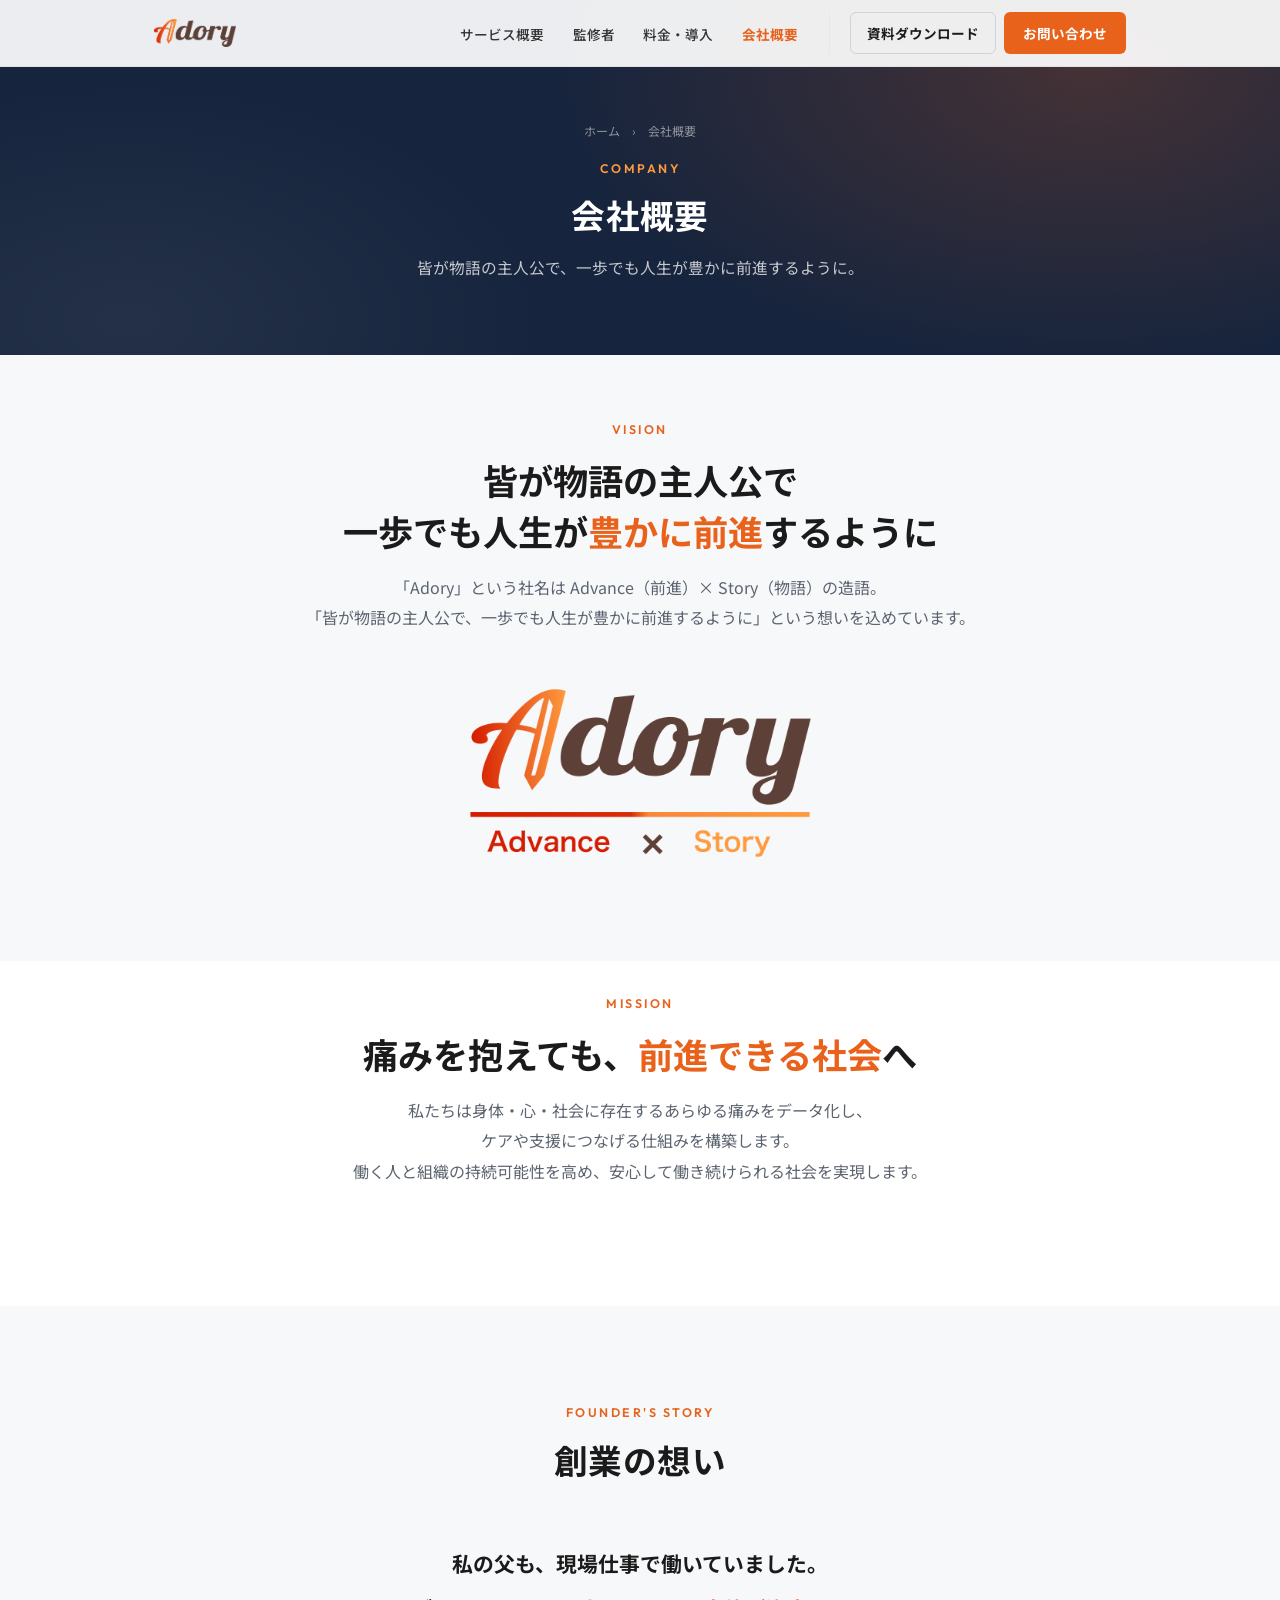
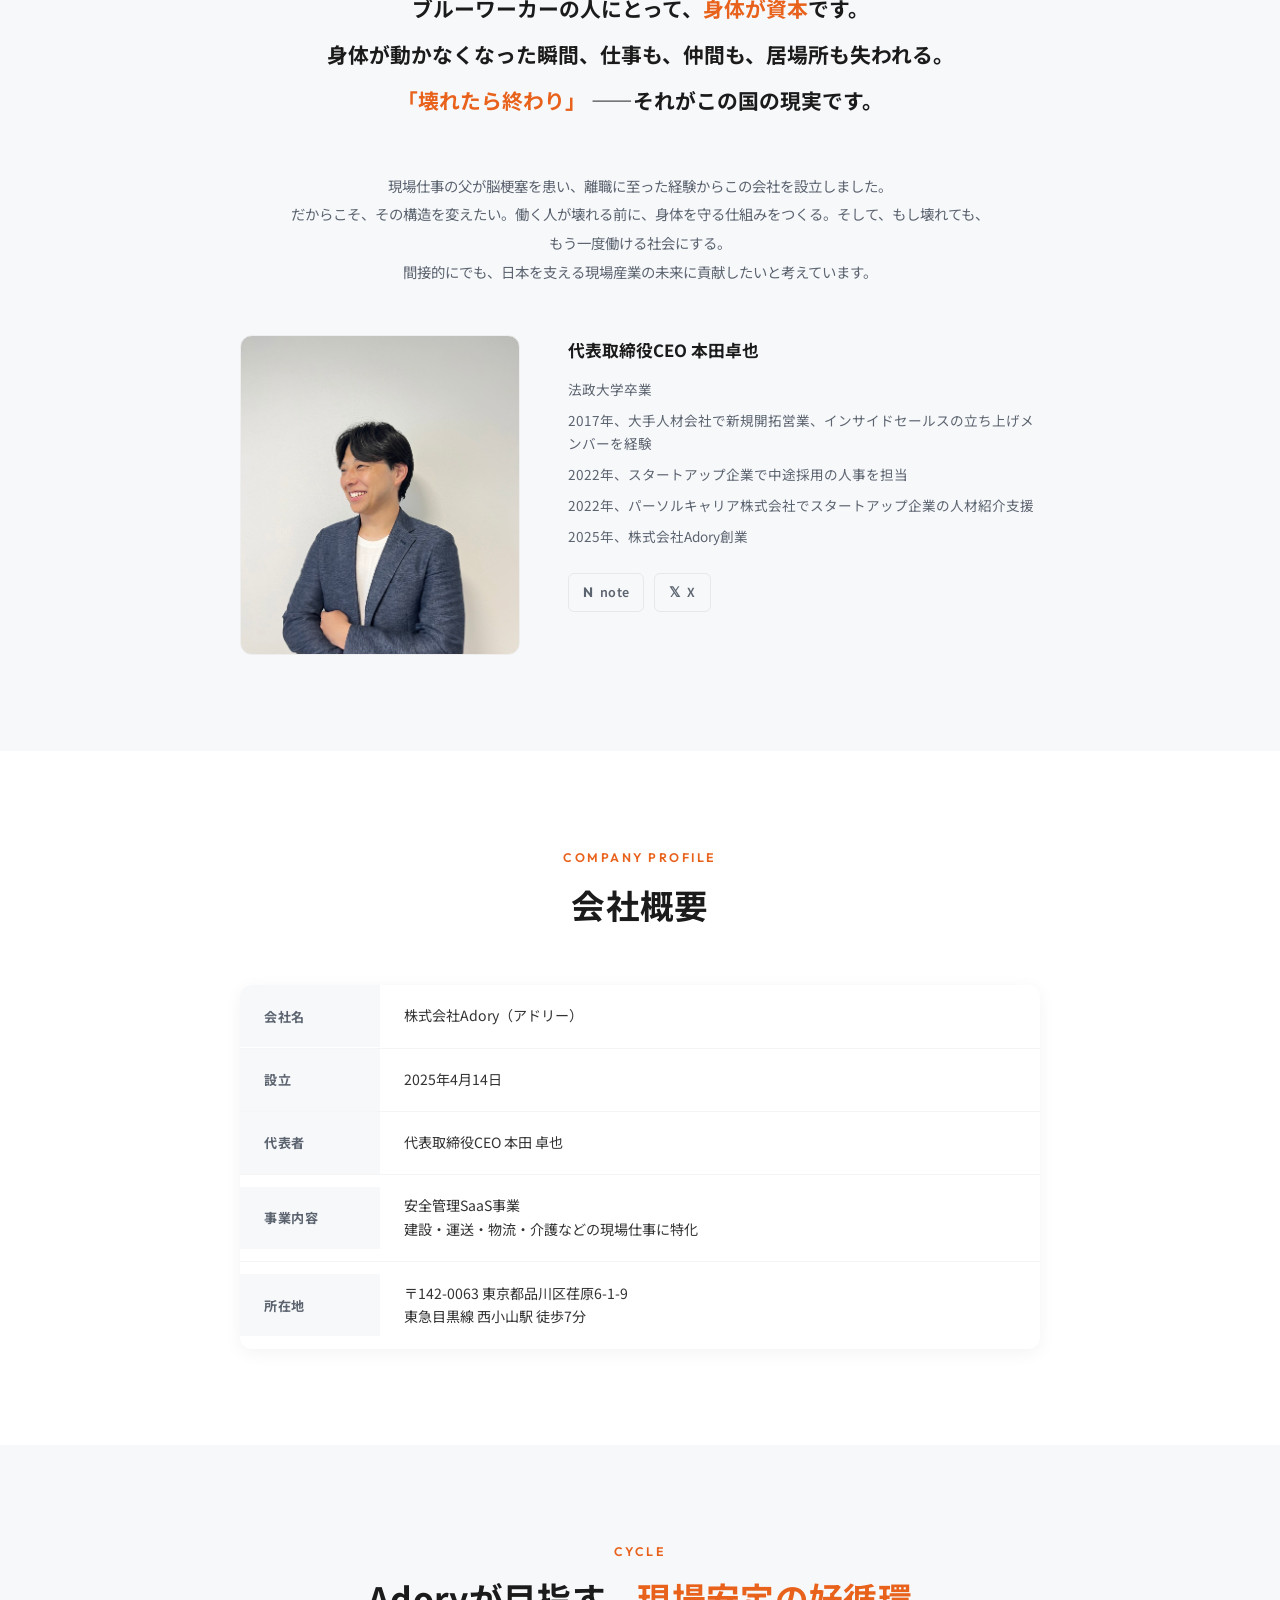
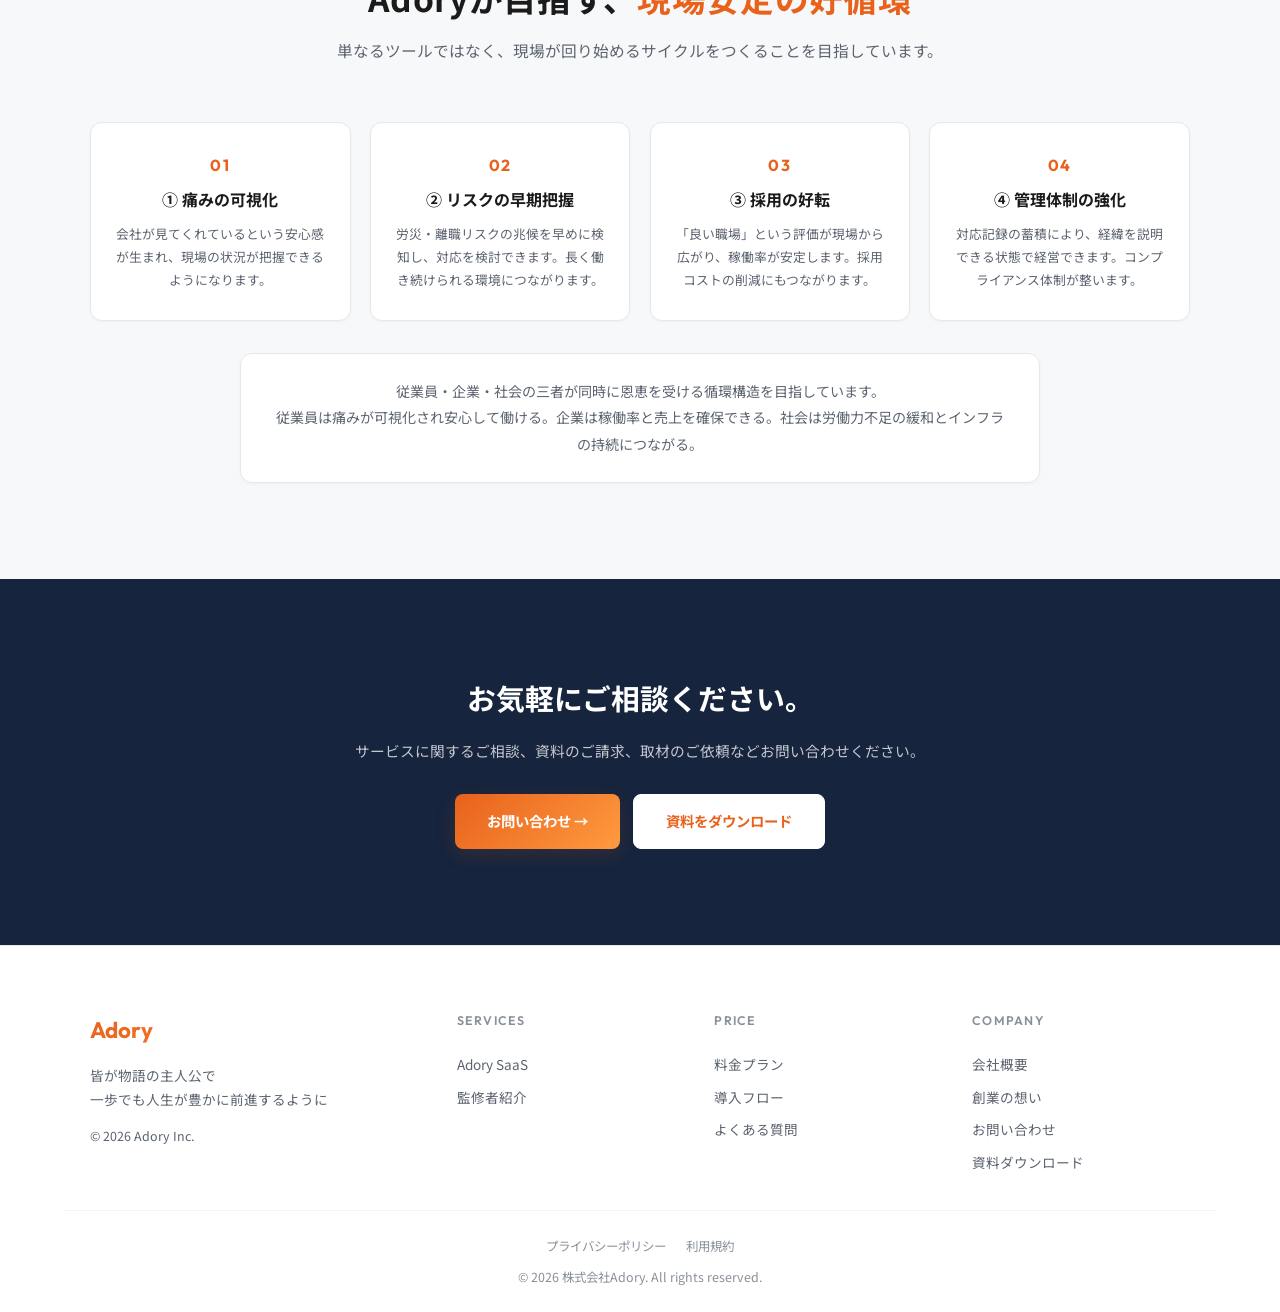
==== commit 4de02656: "Add files via upload" ====
--- a/company.html
+++ b/company.html
@@ -4,10 +4,10 @@
   <meta charset="UTF-8">
   <meta name="viewport" content="width=device-width, initial-scale=1.0">
   <title>会社概要・創業の想い | 株式会社Adory</title>
-  <meta name="description" content="株式会社Adory（アドリー）の会社概要。社名はAdvance（前進）×Story（物語）の造語。「皆が物語の主人公で、一歩でも人生が豊かに前進するように」というビジョンのもと、安全管理型SaaS事業を運営。">
+  <meta name="description" content="株式会社Adory（アドリー）の会社概要。社名はAdvance（前進）×Story（物語）の造語。「皆が物語の主人公で、一歩でも人生が豊かに前進するように」というビジョンのもと、安全管理SaaS事業を運営。">
   <link rel="icon" href="favicon.ico">
   <link rel="preconnect" href="https://fonts.googleapis.com"><link rel="preconnect" href="https://fonts.gstatic.com" crossorigin><link href="https://fonts.googleapis.com/css2?family=Noto+Sans+JP:wght@300;400;500;700;900&family=Outfit:wght@300;400;600;700;800&display=swap" rel="stylesheet">
-  <link rel="stylesheet" href="assets/style.css?v=1789131641">
+  <link rel="stylesheet" href="assets/style.css?v=1789479532">
 </head>
 <body class="page-company">
 <button class="stb" id="stb" aria-label="Top">&#8593;</button>
@@ -41,7 +41,7 @@
     <div class="company-row"><div class="company-label">会社名</div><div class="company-value">株式会社Adory（アドリー）</div></div>
     <div class="company-row"><div class="company-label">設立</div><div class="company-value">2025年4月14日</div></div>
     <div class="company-row"><div class="company-label">代表者</div><div class="company-value">代表取締役CEO 本田 卓也</div></div>
-    <div class="company-row"><div class="company-label">事業内容</div><div class="company-value">安全管理型SaaS事業<br>建設・運送・物流・介護などの現場仕事に特化</div></div>
+    <div class="company-row"><div class="company-label">事業内容</div><div class="company-value">安全管理SaaS事業<br>建設・運送・物流・介護などの現場仕事に特化</div></div>
     <div class="company-row"><div class="company-label">所在地</div><div class="company-value">〒142-0063 東京都品川区荏原6-1-9<br>東急目黒線 西小山駅 徒歩7分</div></div>
   </div>
 </div></section>
@@ -70,6 +70,6 @@
   </div>
   <div class="ft-bot"><div class="ft-bot-l"><a href="privacy.html">プライバシーポリシー</a><a href="terms.html">利用規約</a></div><p>&#169; 2026 株式会社Adory. All rights reserved.</p></div>
 </footer>
-<script src="assets/site.js?v=1789131641"></script>
+<script src="assets/site.js?v=1789479532"></script>
 </body>
 </html>
--- a/assets/style.css
+++ b/assets/style.css
@@ -52,14 +52,15 @@
 .hero{min-height:auto;display:flex;align-items:center;background:var(--navy);color:#fff;padding-top:64px;padding-bottom:0;position:relative;overflow:hidden}
 .hero::before{content:'';position:absolute;inset:0;background:radial-gradient(900px 500px at 85% 20%,rgba(232,98,28,.22),transparent 60%),radial-gradient(700px 400px at 10% 90%,rgba(255,255,255,.06),transparent 60%);pointer-events:none}
 .hero-in{position:relative;z-index:2;max-width:1180px;width:100%;margin:0 auto;padding:4.5rem 5% 4rem;display:flex;align-items:flex-start;gap:2rem}
-.hero-text{flex:0 0 48%;min-width:0}
-.hero-sub2{font-size:clamp(1.15rem,1.7vw,1.5rem);white-space:nowrap;font-weight:700;margin:0 0 1.6rem;animation:fadeIn .6s .1s both;letter-spacing:.02em;line-height:1.2;text-align:center;display:flex;align-items:baseline;justify-content:center;gap:.7rem}
+.hero-text{flex:0 0 50%;min-width:0}
+.hero-sub2{font-size:clamp(1.05rem,1.5vw,1.3rem);white-space:nowrap;font-weight:700;margin:.2rem 0 1.4rem;animation:fadeIn .6s .3s both;letter-spacing:.02em;line-height:1.2;display:flex;align-items:baseline;justify-content:flex-start;gap:.6rem;color:#fff}
+.hero-sub2 .brand{font-weight:400}.hero-sub2 .yomi{font-size:.8em;font-weight:500;margin-left:.15em}
 .hero-sub2 .lbl{background:linear-gradient(90deg,#FFB067,#FF7A2F);-webkit-background-clip:text;-webkit-text-fill-color:transparent;background-clip:text}
-.hero-sub2 b{color:#fff;font-weight:700;font-family:'Helvetica Neue',Helvetica,Arial,sans-serif;font-size:2.2em;letter-spacing:-.01em;line-height:1}
+.hero-sub2 b{color:#fff;font-weight:700;font-family:'Helvetica Neue',Helvetica,Arial,sans-serif;font-size:2em;letter-spacing:-.01em;line-height:1;margin:0 .05em}
 .ul{text-decoration:none;border-bottom:3px solid var(--orange);padding-bottom:.05em}
-.hero-sub1{font-size:clamp(1.45rem,2.35vw,1.9rem);font-weight:700;color:#fff;margin-bottom:1rem;animation:fadeIn .6s .2s both;line-height:1.55;letter-spacing:.01em}
+.hero-sub1{font-size:clamp(1.2rem,1.45vw,1.35rem);font-weight:700;color:#fff;margin:.3rem 0 1rem;animation:fadeIn .6s .2s both;line-height:1.55;letter-spacing:.01em}
 .hero-sub1 .line{display:block;white-space:nowrap}
-.hero-industry{font-size:1rem;color:#fff;font-weight:700;margin-bottom:1.6rem;animation:fadeIn .6s .35s both}
+.hero-industry{font-size:.98rem;color:#fff;font-weight:700;margin-bottom:1.5rem;animation:fadeIn .6s .35s both;line-height:1.7}
 .hero-actions{display:flex;flex-wrap:nowrap;gap:.8rem;animation:fadeIn .6s .5s both}
 .hero-actions a{white-space:nowrap;padding:.95rem 1.6rem}
 .hero .btn-s{background:#fff;color:var(--red);border-color:#fff}.hero .btn-s:hover{background:#f3f4f6}
@@ -67,8 +68,8 @@
 .hero-strip span{font-size:.78rem;font-weight:700;color:#fff;padding:.2rem .9rem;border-left:1px solid rgba(255,255,255,.3);white-space:nowrap}.hero-strip span:first-child{border-left:none;padding-left:0}
 .hero-tagline{font-size:.9rem;color:rgba(255,255,255,.8);margin-top:1.6rem;animation:fadeIn .6s .55s both;line-height:1.9;width:165%;max-width:none;position:relative;z-index:3}
 .hero-note{font-size:.72rem;color:rgba(255,255,255,.55);margin-top:.5rem;animation:fadeIn .6s .65s both}
-.hero-visual{flex:1;min-width:0;animation:fadeIn .8s .3s both;margin-right:-13%;display:flex;align-items:flex-start;justify-content:flex-end;margin-top:1.6rem;padding-left:3rem}
-.hero-mock{width:100%;max-width:700px;height:auto;display:block;filter:drop-shadow(0 30px 50px rgba(0,0,0,.35))}
+.hero-visual{flex:1;min-width:0;animation:fadeIn .8s .3s both;margin-right:-3%;display:flex;align-items:flex-start;justify-content:flex-end;margin-top:.6rem;padding-left:1.2rem}
+.hero-mock{width:100%;max-width:800px;height:auto;display:block;filter:drop-shadow(0 30px 50px rgba(0,0,0,.35))}
 
 /* 週次サーベイから対応順位まで（5ステップ帯） */
 .steps5{background:var(--bg);padding:2.5rem 5%}
@@ -570,9 +571,42 @@
   .contact-grid{grid-template-columns:1fr}.form-row{grid-template-columns:1fr}.company-row{grid-template-columns:1fr}.company-label{padding-bottom:.3rem}.company-value{padding-top:0}
   .legal-card{padding:2rem 1.5rem}.thank-card{padding:2.5rem 1.8rem}.thank-title{font-size:1.4rem}
   .report-grid{grid-template-columns:1fr}.page-hero{padding:6rem 5% 3rem}
+  /* --- モバイル調整（2026-09-11） --- */
+  .hero-in{padding:5.5rem 5% 3rem}
+  .hero-strip{gap:.35rem .5rem}.hero-strip span{font-size:.74rem}
+  .ring-wrap{flex-direction:column;align-items:stretch;overflow:visible;padding:0}
+  .ring-box{flex-wrap:wrap;justify-content:center;gap:.5rem 0;padding:2rem .5rem 1rem;margin-top:1rem}
+  .ring-node{min-width:46%!important;width:46%}.ring-line{display:none!important}
+  .ring-wrap>.ring-node{width:100%;padding-top:1rem!important;min-width:0!important}
+  .cmp-wrap{overflow:visible;padding:0}
+  .cmp{min-width:0;border-spacing:0 .8rem}
+  .cmp thead{display:none}
+  .cmp,.cmp tbody,.cmp tr,.cmp td{display:block;width:auto}
+  .cmp tr{background:#fff;border:1px solid var(--line);border-radius:12px;padding:.9rem 1rem 1rem;margin-bottom:.8rem}
+  .cmp td{padding:.35rem 0;border:none!important;text-align:left;box-shadow:none!important;border-radius:0!important;background:transparent!important;font-size:.85rem}
+  .cmp td:first-child{font-size:.75rem;color:var(--text-muted);letter-spacing:.08em;padding-bottom:.4rem;border-bottom:1px solid var(--line)!important;margin-bottom:.4rem;white-space:normal}
+  .cmp td.adory{display:block;width:auto!important;background:rgba(232,98,28,.08)!important;border-radius:8px!important;padding:.6rem .8rem;margin:.2rem 0 .5rem}
+  .cmp td.adory b{display:inline;font-size:.92rem}.cmp td.adory small{display:inline;margin-left:.4rem}
+  .cmp td.adory::before{content:'Adory';display:block;font-family:var(--font-en);font-size:.7rem;font-weight:700;color:var(--red);letter-spacing:.08em;margin-bottom:.1rem}
+  .cmp td[data-col]:not(.adory){display:flex;justify-content:space-between;gap:1rem;color:var(--text-light);padding:.3rem 0;border-top:1px dashed var(--line)!important}
+  .cmp td[data-col]:not(.adory)::before{content:attr(data-col);flex-shrink:0;font-size:.75rem;color:var(--text-muted)}
+  .loss-grid{grid-template-columns:1fr 1fr;gap:.8rem}.loss-card{padding:1.2rem .6rem 1rem}.loss-card .v{font-size:1.7rem}
+  .survey-grid{grid-template-columns:1fr 1fr;gap:.6rem}.survey-item{padding:1rem .6rem}.survey-item h4{font-size:.95rem}.survey-item p{font-size:.7rem}
+  .prob-fig{height:170px}.prob-fig img{max-height:155px}
+  .venn-legend{gap:.6rem}
+  .pt{min-width:0;font-size:.78rem}.pt th,.pt td{padding:.6rem .5rem}
+  .roi-left .rl-price{font-size:2.3rem}
+  .cost-adory{padding:1.5rem}.cost-adory .ca-price b{font-size:2.4rem}
+  .sv-card{padding:1.2rem}.sv-tags span{font-size:.68rem}
+  .company-row{grid-template-columns:1fr}.company-value{padding-top:.2rem}
+  .message-photo{height:260px}
+  .lg-result{padding:1.6rem}.lg-result .t{font-size:1.2rem}
+  .poc-box{padding:1.5rem}.poc-box .poc-cta{width:100%;text-align:center}
+  .cta .btn-row a{flex:1 1 100%}
+
 }
 @media(max-width:480px){
-  .hero-sub1{font-size:1.3rem}.hero-sub2{font-size:1.05rem;white-space:normal;flex-wrap:wrap}.hero-visual{margin-right:0;padding-left:0}.hero-actions{flex-direction:row;gap:.6rem}.hero-actions a{flex:1;justify-content:center;padding:.85rem .4rem;font-size:.85rem;white-space:nowrap}.full{display:none}.short{display:inline}.btn-row{gap:.6rem}.btn-row a{flex:1;justify-content:center;padding:.85rem .5rem;font-size:.85rem;white-space:nowrap}.hero-strip{justify-content:center;gap:.3rem .6rem}.hero-strip span{border-left:none;padding:0}.hero-strip span+span::before{content:"／";margin-right:.6rem;color:#cfd3d9}.cta h2{font-size:1.3rem}.hero-sub2{font-size:1.1rem}
+  .hero-sub1{font-size:1.3rem}.hero-sub2{font-size:1rem;white-space:normal;flex-wrap:wrap;justify-content:center}.hero-visual{margin-right:0;padding-left:0}.hero-actions{flex-direction:row;gap:.6rem}.hero-actions a{flex:1;justify-content:center;padding:.85rem .4rem;font-size:.85rem;white-space:nowrap}.full{display:none}.short{display:inline}.btn-row{gap:.6rem}.btn-row a{flex:1;justify-content:center;padding:.85rem .5rem;font-size:.85rem;white-space:nowrap}.hero-strip{justify-content:center;gap:.3rem .6rem}.hero-strip span{border-left:none;padding:0}.hero-strip span+span::before{content:"／";margin-right:.6rem;color:#cfd3d9}.cta h2{font-size:1.3rem}.hero-sub2{font-size:1.1rem}
   .act-grid{grid-template-columns:1fr}.prob-grid{gap:1rem}.act-flow{gap:.3rem}.act-pill{font-size:.85rem;padding:.4rem 1rem}.diff-card .dc-icon{width:120px;height:120px}.sol-card .illust{width:140px;height:140px}
-  .steps5-grid,.ind-grid,.cycle-grid,.loss-grid{grid-template-columns:1fr}.vision .hero-title{font-size:1.3rem}.thank-card{padding:2rem 1.3rem}
+  .steps5-grid,.ind-grid,.cycle-grid{grid-template-columns:1fr}.vision .hero-title{font-size:1.3rem}.thank-card{padding:2rem 1.3rem}
 }
